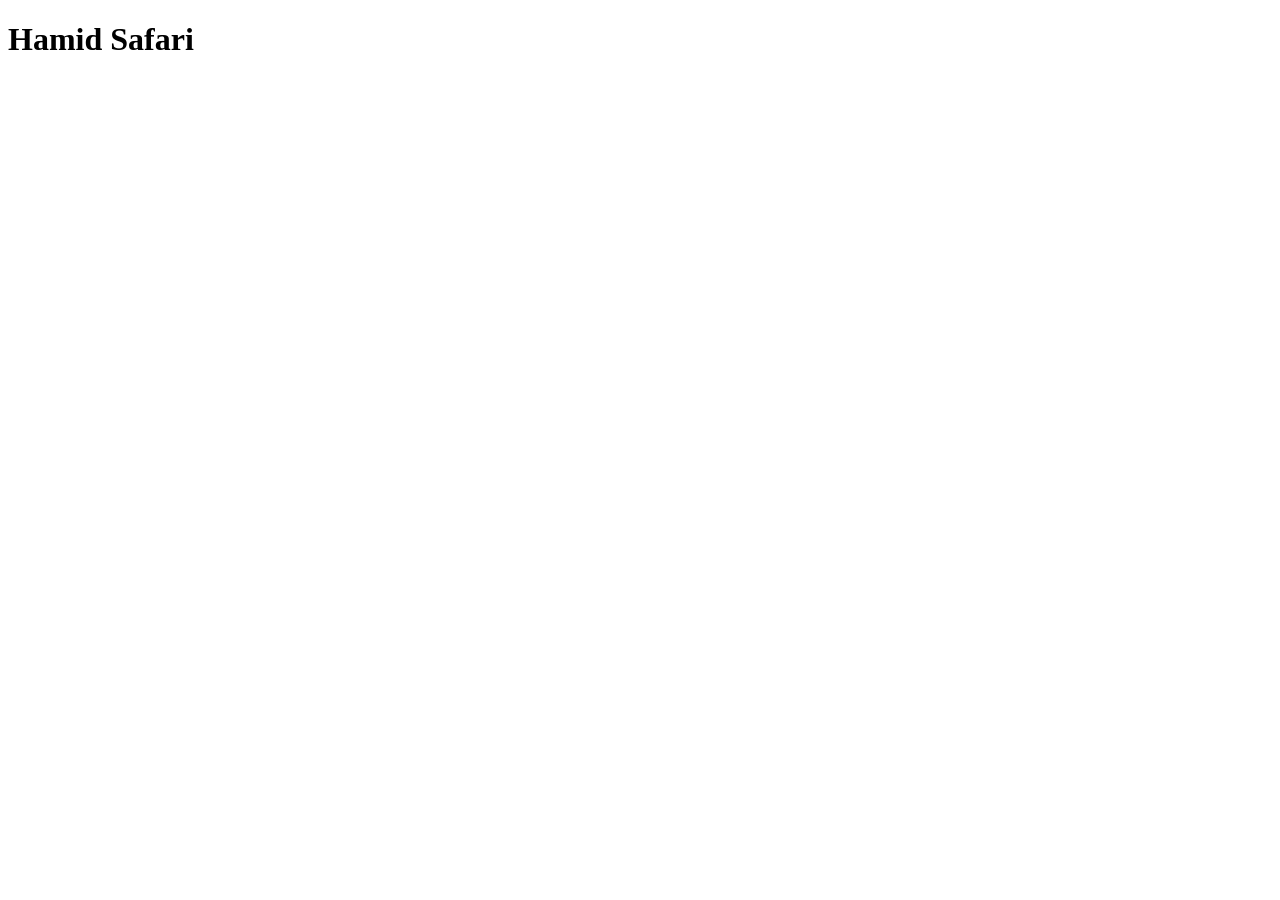
==== index.html @ 0b9eae0f "Add simple portfolio homepage" ====
<!DOCTYPE html>
<html lang="en">
<head>
  <meta charset="UTF-8">
  <meta name="viewport" content="width=device-width, initial-scale=1.0">
  <title>Hamid Safari</title>
</head>
<body>
  <h1>Hamid Safari</h1>
</body>
</html>
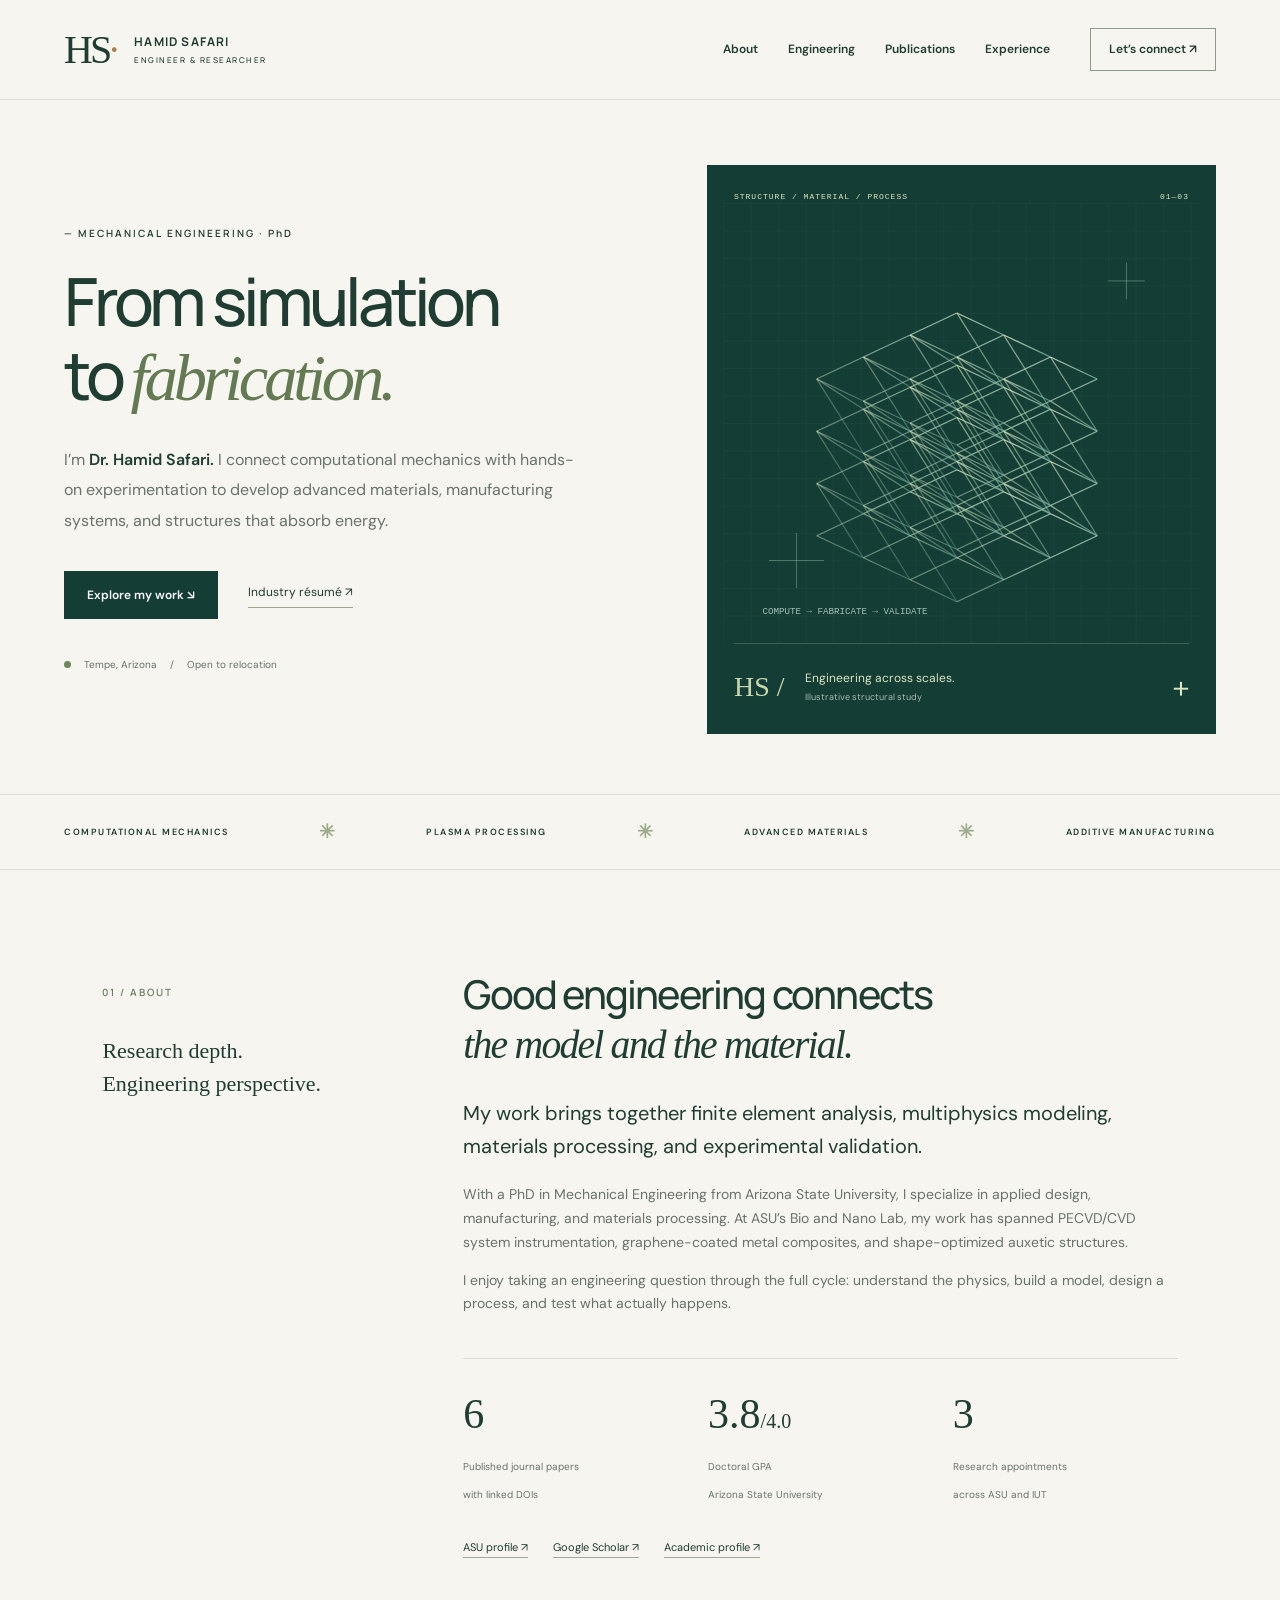
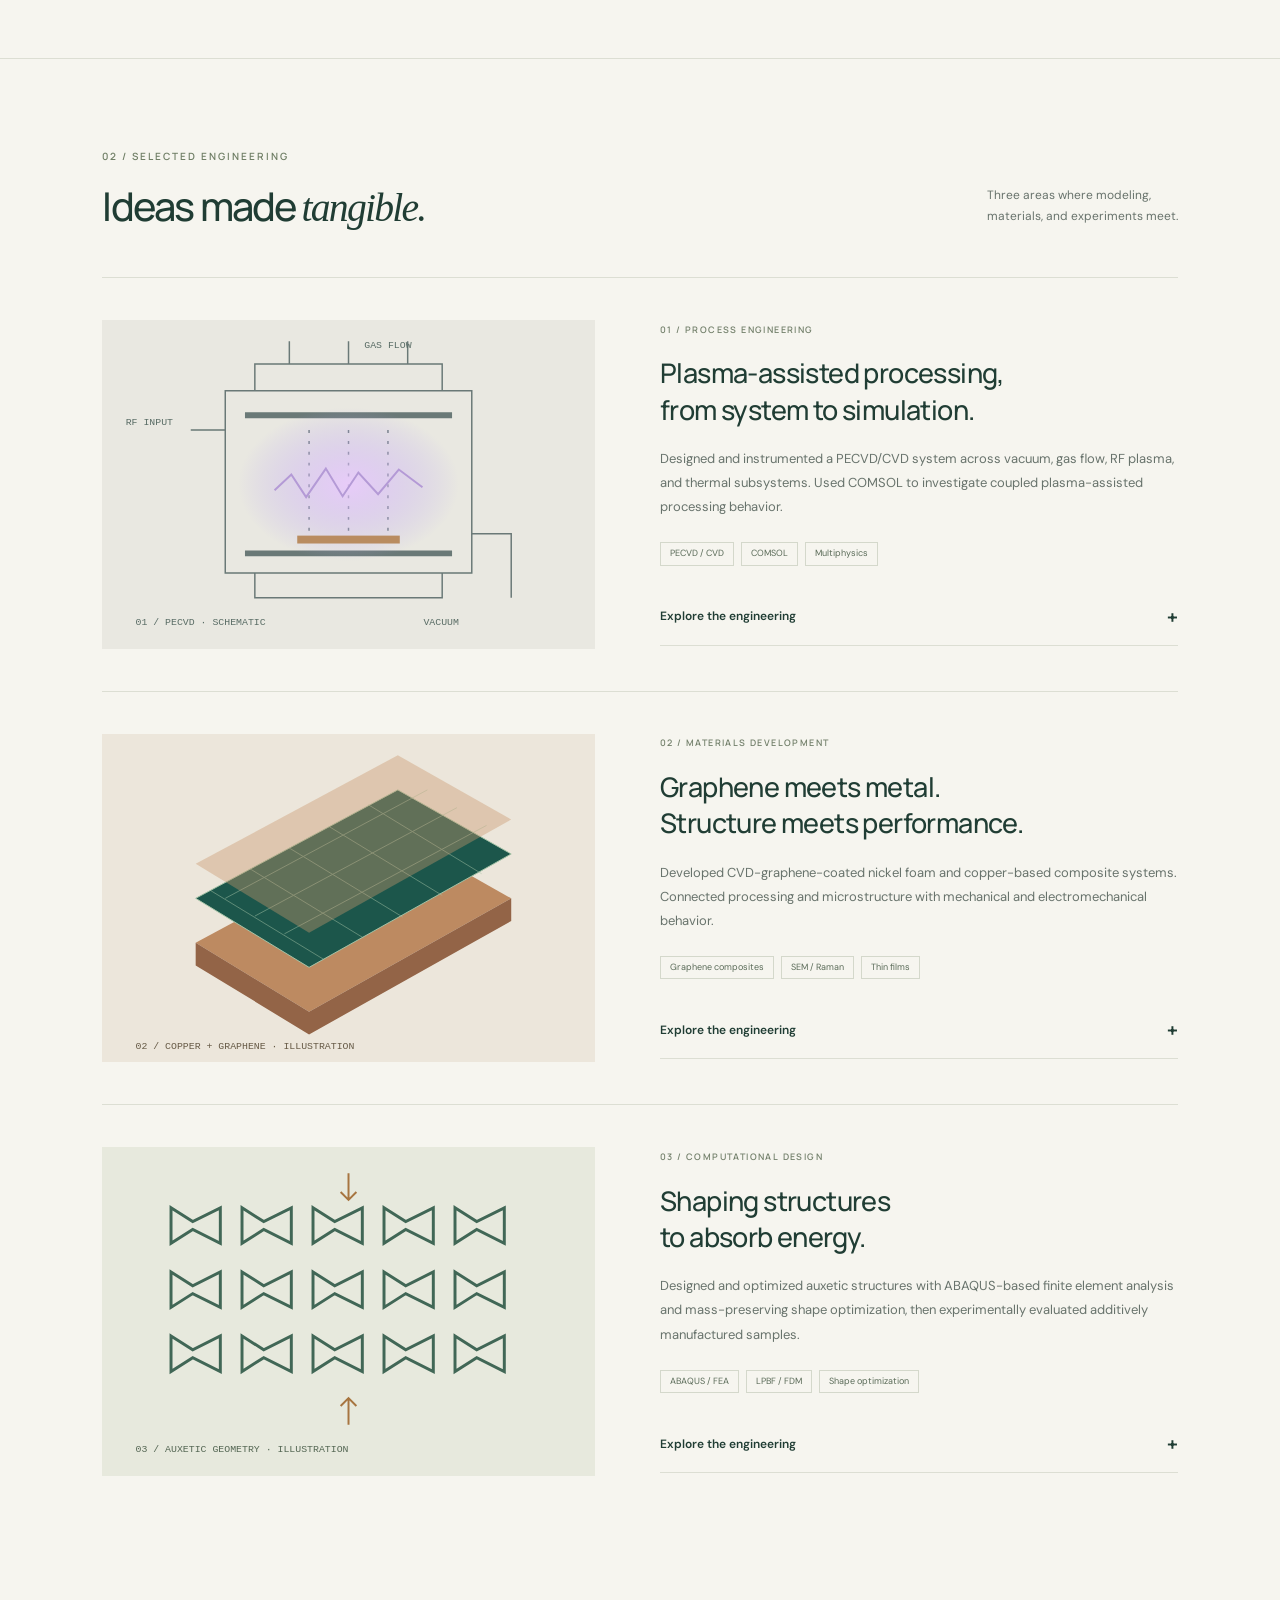
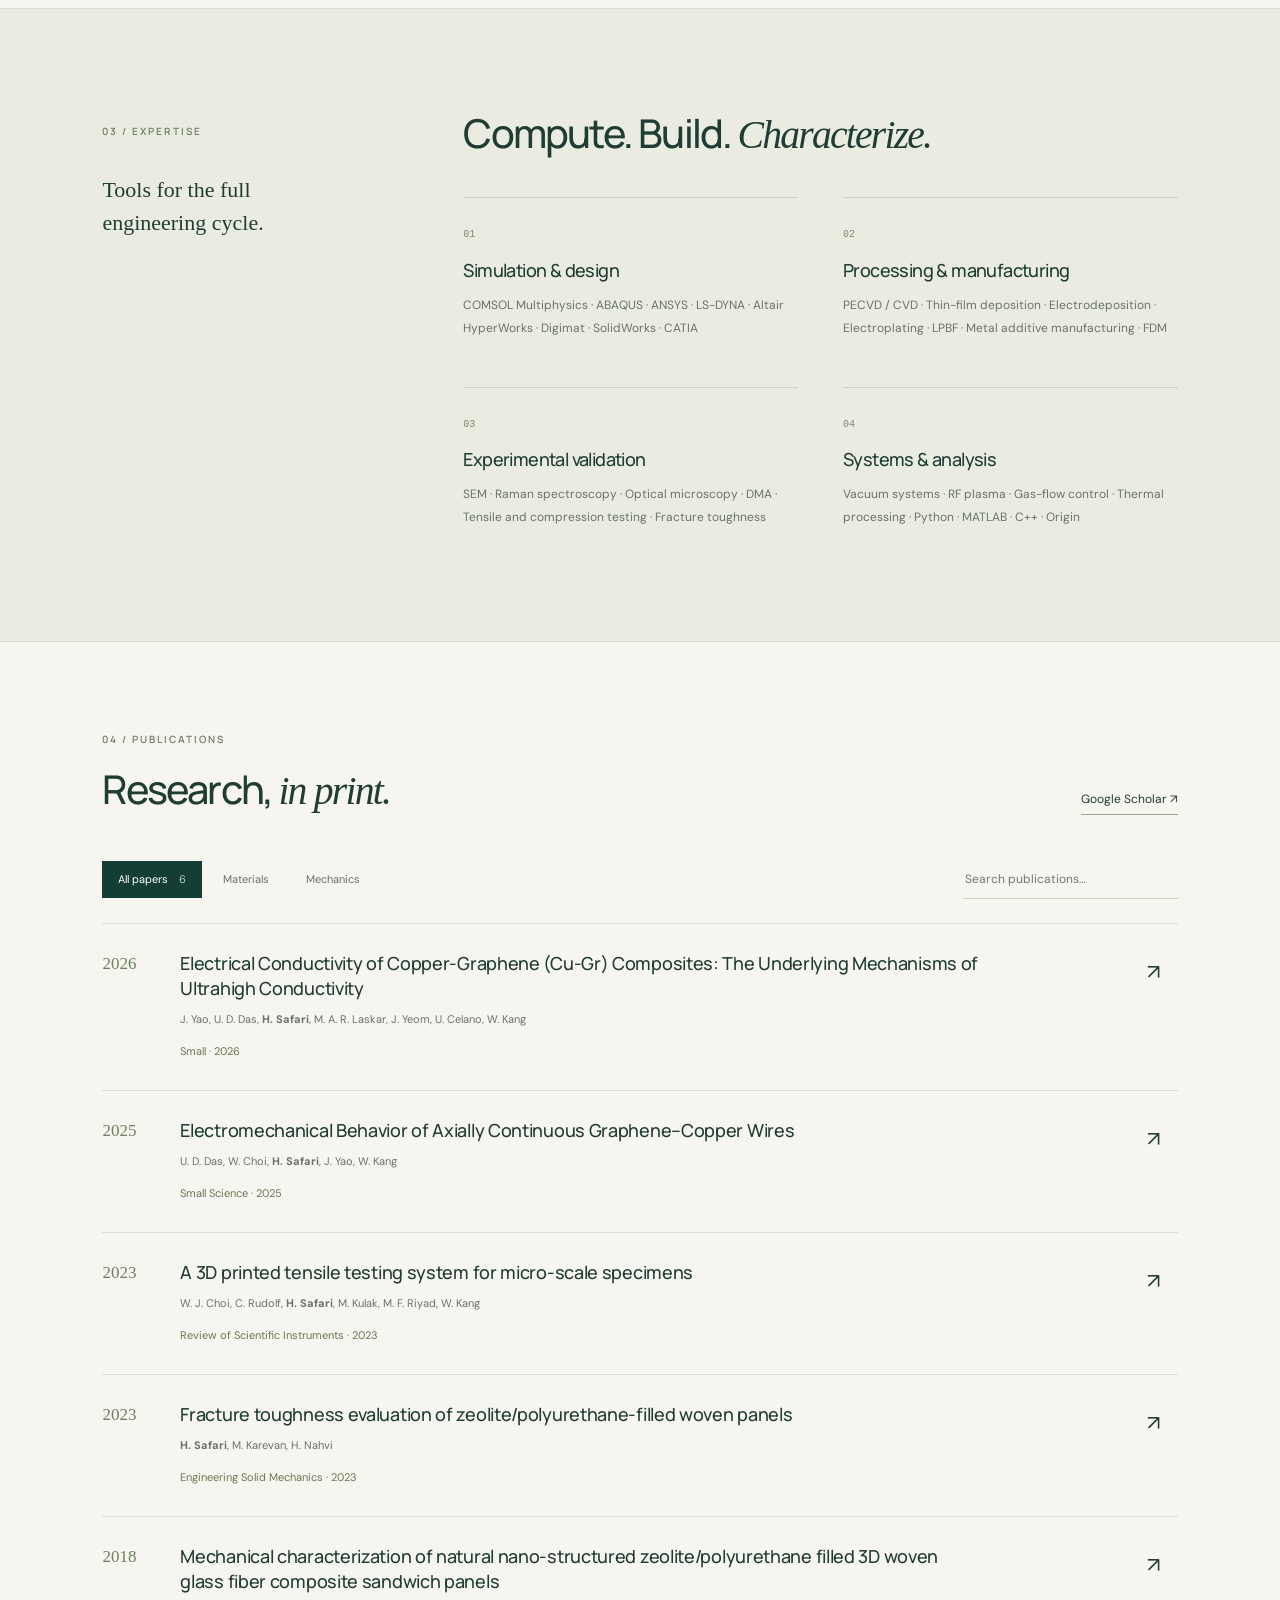
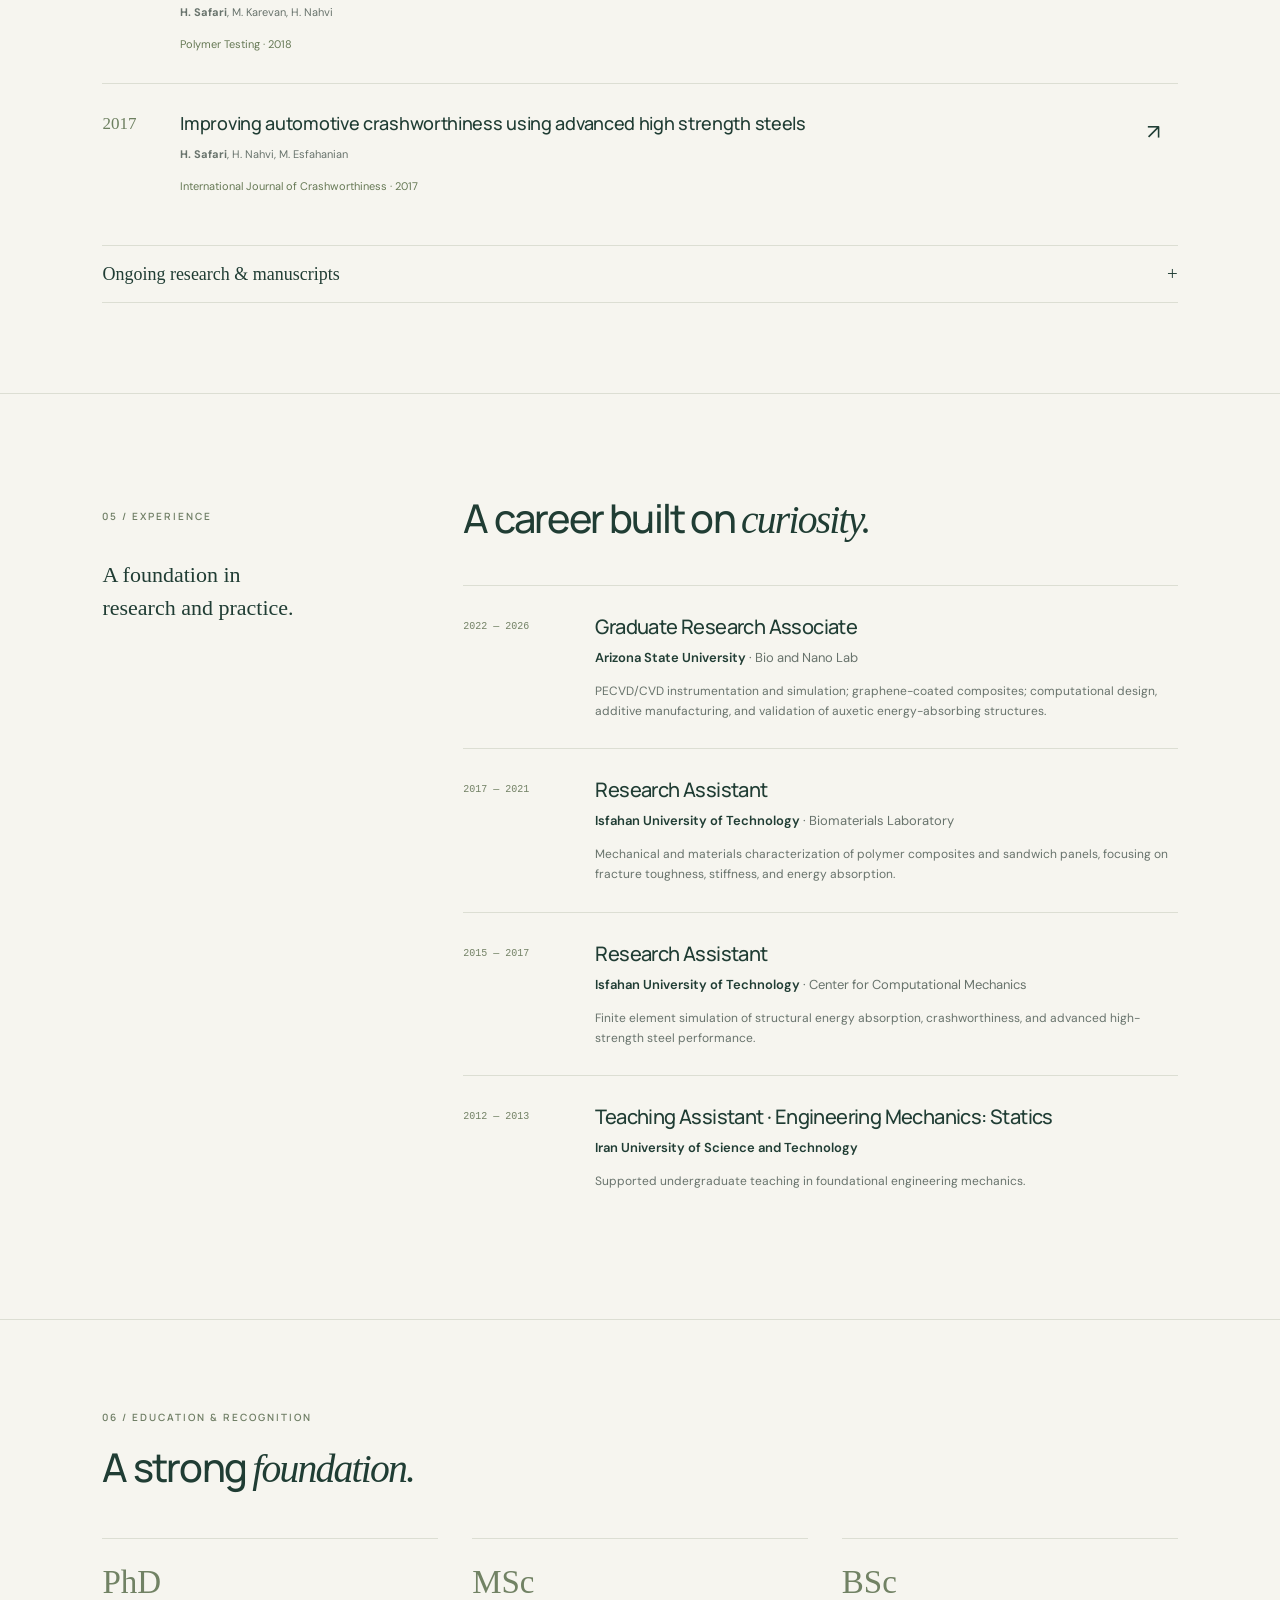
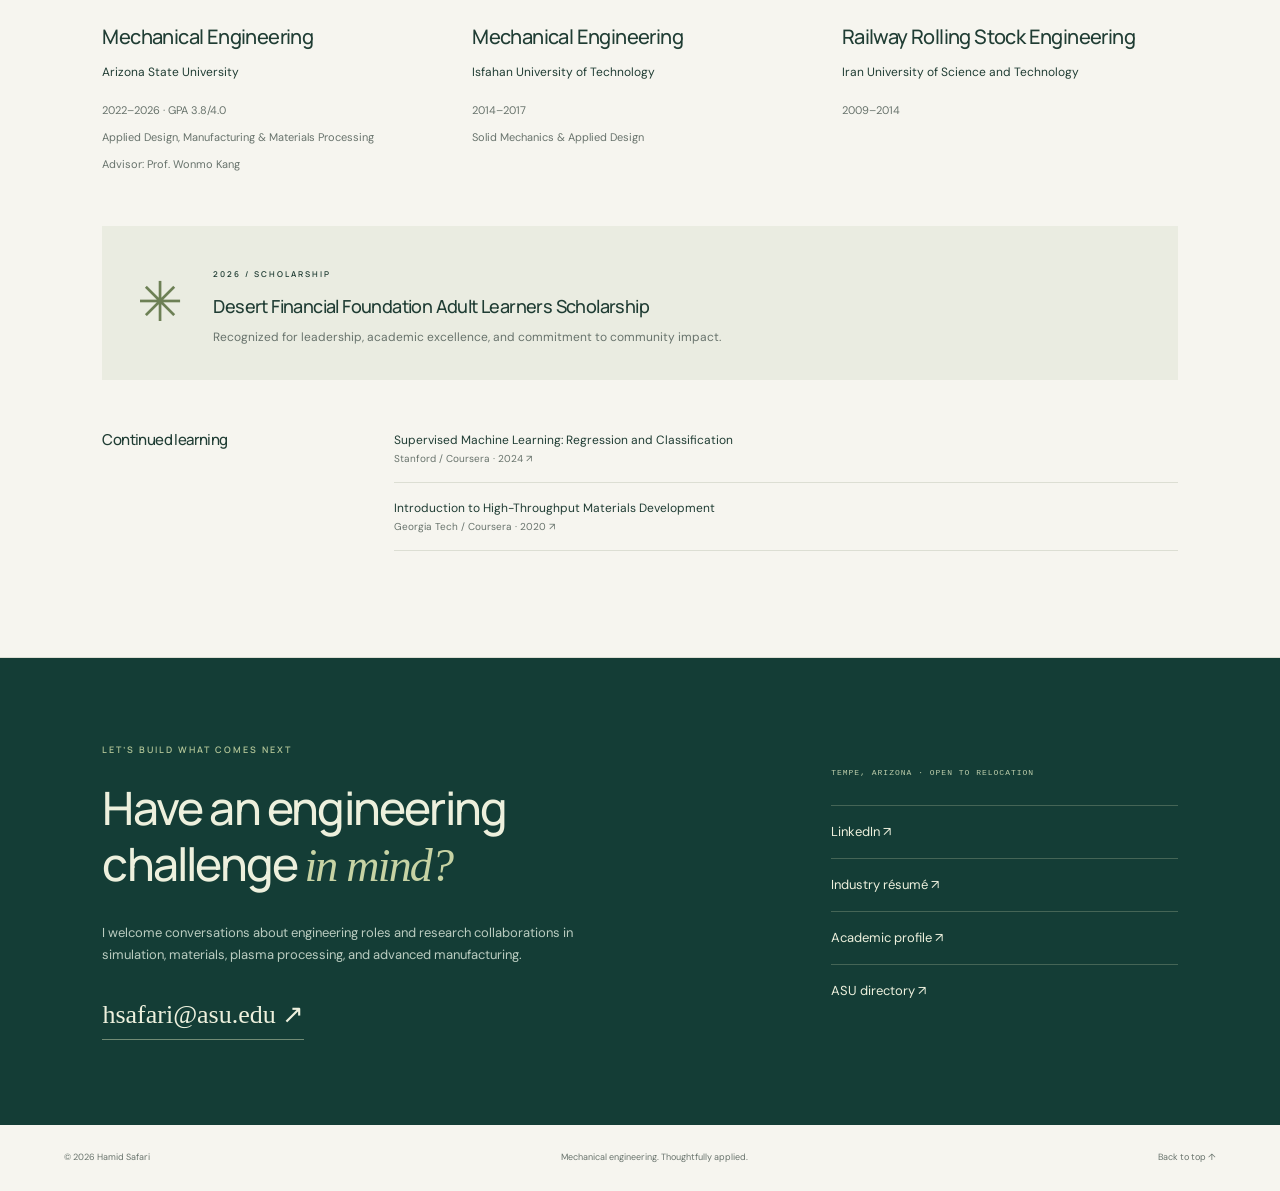
==== commit a47d64e1: "Build academic and engineering portfolio from CVs" ====
--- a/index.html
+++ b/index.html
@@ -1,11 +1,13 @@
-<!DOCTYPE html>
-<html lang="en">
-<head>
-  <meta charset="UTF-8">
-  <meta name="viewport" content="width=device-width, initial-scale=1.0">
-  <title>Hamid Safari</title>
-</head>
-<body>
-  <h1>Hamid Safari</h1>
-</body>
-</html>
+<!doctype html>
+<html lang="en"><head><meta charset="utf-8"><meta name="viewport" content="width=device-width,initial-scale=1"><title>Dr. Hamid Safari | Mechanical Engineering & Advanced Materials</title><meta name="description" content="Hamid Safari, PhD. Mechanical engineer bridging multiphysics simulation, plasma processing, graphene composites, and advanced manufacturing. Tempe, Arizona."><meta name="theme-color" content="#143d36"><link rel="icon" href="assets/favicon.svg" type="image/svg+xml"><link rel="stylesheet" href="style.css"><script src="portfolio.js" defer></script></head>
+<body><a class="skip" href="#main">Skip to content</a>
+<header class="site-header"><a class="brand" href="#home" aria-label="Hamid Safari home"><span class="brand-mark">HS<span>·</span></span><span>HAMID SAFARI<small>ENGINEER & RESEARCHER</small></span></a><button class="menu-toggle" aria-expanded="false" aria-controls="navigation">Menu ☰</button><nav id="navigation" aria-label="Main navigation"><a href="#about">About</a><a href="#work">Engineering</a><a href="#publications">Publications</a><a href="#experience">Experience</a><a class="nav-contact" href="#contact">Let’s connect ↗</a></nav></header>
+<main id="main"><section class="hero" id="home"><div class="hero-copy"><p class="eyebrow">— MECHANICAL ENGINEERING · PhD</p><h1>From simulation<br>to <em>fabrication.</em></h1><p class="hero-intro">I’m <strong>Dr. Hamid Safari.</strong> I connect computational mechanics with hands-on experimentation to develop advanced materials, manufacturing systems, and structures that absorb energy.</p><div class="hero-actions"><a class="button primary" href="#work">Explore my work ↘</a><a class="text-link" href="resume.html">Industry résumé ↗</a></div><div class="location"><span class="status-dot"></span> Tempe, Arizona <span>/</span> Open to relocation</div></div><div class="hero-art"><div class="art-label"><span>STRUCTURE / MATERIAL / PROCESS</span><span>01—03</span></div><svg class="lattice" viewBox="0 0 520 480" role="img" aria-labelledby="lattice-title"><title id="lattice-title">Illustrative lattice representing engineered energy-absorbing structures</title><defs><linearGradient id="lattice-color" x2="1" y2="1"><stop stop-color="#d7e7bd"/><stop offset="1" stop-color="#75af9f"/></linearGradient><pattern id="grid" width="30" height="30" patternUnits="userSpaceOnUse"><path d="M30 0H0V30" fill="none" stroke="#fff" stroke-opacity=".055"/></pattern></defs><rect width="520" height="480" fill="url(#grid)"/><g id="lattice-lines" stroke="url(#lattice-color)" stroke-width="1.5" fill="none"></g><path d="M50 390H110M80 420V360M420 85H460M440 65V105" stroke="#91b9a5" stroke-opacity=".5"/><text x="43" y="448" fill="#a6c2b3" font-family="monospace" font-size="10">COMPUTE → FABRICATE → VALIDATE</text></svg><div class="art-caption"><span class="art-number">HS /</span><span>Engineering across scales.<br><small>Illustrative structural study</small></span><span class="art-cross">+</span></div></div></section>
+<div class="discipline-strip"><span>COMPUTATIONAL MECHANICS</span><i>✳</i><span>PLASMA PROCESSING</span><i>✳</i><span>ADVANCED MATERIALS</span><i>✳</i><span>ADDITIVE MANUFACTURING</span></div>
+<section class="section about" id="about"><div class="section-label"><span>01 / ABOUT</span><p>Research depth.<br>Engineering perspective.</p></div><div class="section-content"><h2>Good engineering connects<br><em>the model and the material.</em></h2><p class="large-copy">My work brings together finite element analysis, multiphysics modeling, materials processing, and experimental validation.</p><p>With a PhD in Mechanical Engineering from Arizona State University, I specialize in applied design, manufacturing, and materials processing. At ASU’s Bio and Nano Lab, my work has spanned PECVD/CVD system instrumentation, graphene-coated metal composites, and shape-optimized auxetic structures.</p><p>I enjoy taking an engineering question through the full cycle: understand the physics, build a model, design a process, and test what actually happens.</p><div class="about-facts"><div><strong>6</strong><span>Published journal papers<br>with linked DOIs</span></div><div><strong>3.8<small>/4.0</small></strong><span>Doctoral GPA<br>Arizona State University</span></div><div><strong>3</strong><span>Research appointments<br>across ASU and IUT</span></div></div><div class="inline-links"><a href="https://search.asu.edu/profile/3977790">ASU profile ↗</a><a href="https://scholar.google.com/citations?user=9O4wzlsAAAAJ&hl=en">Google Scholar ↗</a><a href="resume.html?view=academic">Academic profile ↗</a></div></div></section>
+<section class="work-section" id="work"><div class="section-heading"><div><p class="eyebrow">02 / SELECTED ENGINEERING</p><h2>Ideas made <em>tangible.</em></h2></div><p>Three areas where modeling,<br>materials, and experiments meet.</p></div><div id="projects"></div></section>
+<section class="section capabilities" id="expertise"><div class="section-label"><span>03 / EXPERTISE</span><p>Tools for the full<br>engineering cycle.</p></div><div class="section-content"><h2>Compute. Build. <em>Characterize.</em></h2><div class="skill-grid"><div><span>01</span><h3>Simulation & design</h3><p>COMSOL Multiphysics · ABAQUS · ANSYS · LS-DYNA · Altair HyperWorks · Digimat · SolidWorks · CATIA</p></div><div><span>02</span><h3>Processing & manufacturing</h3><p>PECVD / CVD · Thin-film deposition · Electrodeposition · Electroplating · LPBF · Metal additive manufacturing · FDM</p></div><div><span>03</span><h3>Experimental validation</h3><p>SEM · Raman spectroscopy · Optical microscopy · DMA · Tensile and compression testing · Fracture toughness</p></div><div><span>04</span><h3>Systems & analysis</h3><p>Vacuum systems · RF plasma · Gas-flow control · Thermal processing · Python · MATLAB · C++ · Origin</p></div></div></div></section>
+<section class="publications-section" id="publications"><div class="section-heading"><div><p class="eyebrow">04 / PUBLICATIONS</p><h2>Research, <em>in print.</em></h2></div><a class="text-link" href="https://scholar.google.com/citations?user=9O4wzlsAAAAJ&hl=en">Google Scholar ↗</a></div><div class="publication-toolbar"><div class="filters" role="group" aria-label="Filter publications"><button class="active" data-filter="all" aria-pressed="true">All papers <span>6</span></button><button data-filter="materials" aria-pressed="false">Materials</button><button data-filter="mechanics" aria-pressed="false">Mechanics</button></div><label><span class="sr-only">Search publications</span><input id="paper-search" type="search" placeholder="Search publications…"></label></div><div id="papers" aria-live="polite"></div><p id="no-papers" hidden>No publications match. Try another title or topic.</p><details class="manuscripts"><summary>Ongoing research & manuscripts <span>+</span></summary><p>Current work includes CVD-graphene-coated nickel foam, size-dependent electromechanical behavior of graphene-coated copper wires, numerical shape optimization of auxetic structures, and experimental evaluation of LPBF-fabricated auxetic structures. These studies are listed separately from published journal articles.</p></details></section>
+<section class="section experience" id="experience"><div class="section-label"><span>05 / EXPERIENCE</span><p>A foundation in<br>research and practice.</p></div><div class="section-content"><h2>A career built on <em>curiosity.</em></h2><div class="timeline"><article><span class="date">2022 — 2026</span><div><h3>Graduate Research Associate</h3><h4>Arizona State University <span>· Bio and Nano Lab</span></h4><p>PECVD/CVD instrumentation and simulation; graphene-coated composites; computational design, additive manufacturing, and validation of auxetic energy-absorbing structures.</p></div></article><article><span class="date">2017 — 2021</span><div><h3>Research Assistant</h3><h4>Isfahan University of Technology <span>· Biomaterials Laboratory</span></h4><p>Mechanical and materials characterization of polymer composites and sandwich panels, focusing on fracture toughness, stiffness, and energy absorption.</p></div></article><article><span class="date">2015 — 2017</span><div><h3>Research Assistant</h3><h4>Isfahan University of Technology <span>· Center for Computational Mechanics</span></h4><p>Finite element simulation of structural energy absorption, crashworthiness, and advanced high-strength steel performance.</p></div></article><article><span class="date">2012 — 2013</span><div><h3>Teaching Assistant · Engineering Mechanics: Statics</h3><h4>Iran University of Science and Technology</h4><p>Supported undergraduate teaching in foundational engineering mechanics.</p></div></article></div></div></section>
+<section class="education-section"><div class="section-heading"><div><p class="eyebrow">06 / EDUCATION & RECOGNITION</p><h2>A strong <em>foundation.</em></h2></div></div><div class="education-grid"><article><span class="degree">PhD</span><h3>Mechanical Engineering</h3><p>Arizona State University</p><small>2022–2026 · GPA 3.8/4.0<br>Applied Design, Manufacturing & Materials Processing<br>Advisor: Prof. Wonmo Kang</small></article><article><span class="degree">MSc</span><h3>Mechanical Engineering</h3><p>Isfahan University of Technology</p><small>2014–2017<br>Solid Mechanics & Applied Design</small></article><article><span class="degree">BSc</span><h3>Railway Rolling Stock Engineering</h3><p>Iran University of Science and Technology</p><small>2009–2014</small></article></div><div class="recognition"><span class="award-symbol">✳</span><div><span class="eyebrow">2026 / SCHOLARSHIP</span><h3>Desert Financial Foundation Adult Learners Scholarship</h3><p>Recognized for leadership, academic excellence, and commitment to community impact.</p></div></div><div class="courses"><h3>Continued learning</h3><p><a href="https://coursera.org/share/acb007daed6eeb81f2410f92180c2ad0">Supervised Machine Learning: Regression and Classification <span>Stanford / Coursera · 2024 ↗</span></a><a href="https://www.coursera.org/account/accomplishments/certificate/MCQ722DFKA58">Introduction to High-Throughput Materials Development <span>Georgia Tech / Coursera · 2020 ↗</span></a></p></div></section>
+<section class="contact-section" id="contact"><div><p class="eyebrow">LET’S BUILD WHAT COMES NEXT</p><h2>Have an engineering<br>challenge <em>in mind?</em></h2><p>I welcome conversations about engineering roles and research collaborations in simulation, materials, plasma processing, and advanced manufacturing.</p><a class="contact-email" href="mailto:hsafari@asu.edu">hsafari@asu.edu ↗</a></div><div class="contact-links"><span>TEMPE, ARIZONA · OPEN TO RELOCATION</span><a href="https://www.linkedin.com/in/hamid-safari-aa648a73/">LinkedIn ↗</a><a href="resume.html">Industry résumé ↗</a><a href="resume.html?view=academic">Academic profile ↗</a><a href="https://search.asu.edu/profile/3977790">ASU directory ↗</a></div></section></main><footer><span>© <span id="year">2026</span> Hamid Safari</span><span>Mechanical engineering. Thoughtfully applied.</span><a href="#home">Back to top ↑</a></footer></body></html>
--- a/style.css
+++ b/style.css
@@ -0,0 +1,4 @@
+@import url('https://fonts.googleapis.com/css2?family=DM+Sans:wght@400;450;500;600;650;700&family=Manrope:wght@400;500;600;650;700;800&display=swap');
+:root{--paper:#f6f5ef;--ink:#203d34;--muted:#68736c;--green:#143d36;--line:#dcded3;--accent:#dce6bf;--serif:Georgia,'Times New Roman',serif}*{box-sizing:border-box}html{scroll-behavior:smooth;scroll-padding-top:100px}body{margin:0;background:var(--paper);color:var(--ink);font:16px/1.7 'DM Sans',Arial,sans-serif}a{color:inherit;text-decoration:none}a,button,input,summary{-webkit-tap-highlight-color:transparent}a:hover{color:#68865a}button,input{font:inherit}button,a,summary{touch-action:manipulation}:focus-visible{outline:3px solid #b4823c;outline-offset:5px}button{cursor:pointer}::selection{background:#dce6bf;color:#143d36}.site-header{height:100px;padding:0 5%;display:flex;align-items:center;justify-content:space-between;border-bottom:1px solid var(--line);background:var(--paper);gap:24px}.brand{display:flex;align-items:center;gap:18px;font:700 12px/1.4 Manrope,Arial,sans-serif;letter-spacing:1.2px}.brand small{display:block;font-size:8px;font-weight:500;letter-spacing:1.5px;margin-top:4px}.brand-mark{font:40px/1 var(--serif);letter-spacing:-3px}.brand-mark span{color:#a38352}.site-header nav{display:flex;align-items:center;gap:30px;font-size:12px;font-weight:600}.nav-contact{border:1px solid #8a9d85;padding:10px 18px;margin-left:10px}.menu-toggle{display:none}.hero{display:grid;grid-template-columns:1.15fr 1fr;min-height:640px;padding:65px 5% 60px;gap:5%}.hero-copy{align-self:center}.eyebrow,.section-label>span{font:600 10px/1.5 Manrope,Arial,sans-serif;letter-spacing:2px}.eyebrow{margin:0 0 23px}h1,h2,h3,h4,p{margin-top:0}h1,h2,h3{font-family:Manrope,Arial,sans-serif;font-weight:500}h1{font-size:clamp(48px,5.2vw,83px);line-height:1.12;letter-spacing:-4.2px;margin-bottom:29px}em{font-family:var(--serif);font-weight:400}h1 em{color:#637a52}h2{font-size:clamp(33px,3.1vw,49px);line-height:1.22;letter-spacing:-1.8px;margin-bottom:28px}h3{font-size:24px;line-height:1.35;letter-spacing:-.6px}h4{font:600 13px/1.6 'DM Sans',Arial,sans-serif}.hero-intro{max-width:520px;color:var(--muted);font-size:16px;line-height:1.9}.hero-intro strong{color:var(--ink);font-weight:600}.hero-actions{display:flex;align-items:center;gap:30px;margin:35px 0 37px}.button{display:inline-flex;align-items:center;padding:14px 23px;font-size:12px;font-weight:600}.primary{background:var(--green);color:white}.primary:hover{background:#28594c;color:white}.text-link{font-size:12px;border-bottom:1px solid #9ca48e;padding-bottom:5px}.location{font-size:10px;display:flex;align-items:center;gap:13px;color:var(--muted)}.status-dot{width:7px;height:7px;border-radius:50%;background:#6b8659}.hero-art{background:var(--green);color:#dce6bf;position:relative;align-self:stretch;display:flex;flex-direction:column;overflow:hidden}.art-label{padding:26px 27px 0;display:flex;justify-content:space-between;font:8px/1.5 monospace;letter-spacing:1px;gap:10px}.lattice{width:100%;flex:1;min-height:0;max-height:440px}.art-caption{margin:auto 27px 23px;border-top:1px solid #406055;padding-top:19px;display:flex;align-items:center;gap:20px;font-size:12px;line-height:1.5}.art-caption small{font-size:9px;color:#a9bbab}.art-number{font:28px var(--serif);color:#c7d6ac}.art-cross{margin-left:auto;font-size:32px;font-weight:300}.discipline-strip{border-block:1px solid var(--line);display:flex;align-items:center;justify-content:space-between;gap:22px;padding:21px 5%;font-size:9px;letter-spacing:1.5px;font-weight:600}.discipline-strip i{font-style:normal;font-size:19px;color:#9eac8b}.section{display:grid;grid-template-columns:1fr 2.5fr;gap:7%;padding:100px 8%;border-bottom:1px solid var(--line)}.section-label{padding-top:7px}.section-label>span{color:#6f7e65}.section-label p{font:22px/1.5 var(--serif);margin-top:30px}.section-content>p{color:var(--muted);max-width:730px;font-size:14px}.section-content .large-copy{font-size:20px;color:var(--ink);line-height:1.65}.about-facts{display:grid;grid-template-columns:repeat(3,1fr);gap:20px;margin:42px 0 32px;padding-top:30px;border-top:1px solid var(--line)}.about-facts strong{display:block;font:42px/1.2 var(--serif);margin-bottom:12px}.about-facts small{font-size:20px}.about-facts span{font-size:10px;line-height:1.7;color:var(--muted)}.inline-links{display:flex;flex-wrap:wrap;gap:25px;font-size:11px}.inline-links a{border-bottom:1px solid #a1aa93}.work-section,.publications-section,.education-section{padding:90px 8%;border-bottom:1px solid var(--line)}.section-heading{display:flex;align-items:end;justify-content:space-between;gap:35px;margin-bottom:45px}.section-heading h2{margin-bottom:0}.section-heading .eyebrow{color:#6f7e65;margin-bottom:18px}.section-heading>p{font-size:12px;color:var(--muted);margin:0 0 6px}.project{display:grid;grid-template-columns:1fr 1.05fr;gap:6%;padding:42px 0;border-top:1px solid var(--line);align-items:center}.project-visual{background:#e9e8e1;aspect-ratio:1.5;display:grid;place-items:center;overflow:hidden}.project-visual svg{width:100%;height:100%}.project-visual.composite{background:#ece6db}.project-visual.auxetic{background:#e7e9dd}.project-index{font:600 9px/1.6 Manrope,Arial,sans-serif;letter-spacing:1.4px;color:#74816c;display:block;margin-bottom:18px}.project-copy h3{font-size:27px;margin-bottom:19px}.project-copy>p{color:var(--muted);font-size:13px;line-height:1.85}.tags{display:flex;gap:7px;flex-wrap:wrap;margin:23px 0}.tags span{border:1px solid #d4d8cb;padding:3px 9px;font-size:9px;color:#5a6b58}details{font-size:12px}summary{cursor:pointer;list-style:none;display:flex;align-items:center;justify-content:space-between;border-bottom:1px solid var(--line);padding:12px 0;font-weight:600}summary::-webkit-details-marker{display:none}summary span{font-size:19px;transition:transform .2s}details[open] summary span{transform:rotate(45deg)}details p{margin:18px 0;color:var(--muted)}details a{text-decoration:underline}.capabilities{background:#eaece1}.skill-grid{display:grid;grid-template-columns:1fr 1fr;gap:35px 45px;margin-top:38px}.skill-grid>div{border-top:1px solid #cbd2bf;padding-top:20px}.skill-grid span{font:10px monospace;color:#7d8b6b}.skill-grid h3{font-size:18px;margin:12px 0}.skill-grid p{font-size:12px;line-height:1.9;color:var(--muted)}.publication-toolbar{display:flex;justify-content:space-between;align-items:center;gap:24px;padding-bottom:24px}.filters{display:flex;gap:5px}.filters button{background:transparent;border:1px solid transparent;padding:8px 15px;font-size:11px;color:var(--muted)}.filters button.active{color:white;background:var(--green)}.filters button span{margin-left:8px;opacity:.7}input[type=search]{border:0;border-bottom:1px solid #cbd2bf;background:transparent;border-radius:0;padding:9px 2px;width:215px;font-size:12px;color:var(--ink)}.paper{display:grid;grid-template-columns:54px 1fr 35px;gap:24px;padding:27px 0;border-top:1px solid var(--line)}.paper-year{font:17px var(--serif);color:#6c7f5f;padding-top:3px}.paper h3{font-size:18px;letter-spacing:-.3px;margin:0 0 10px;max-width:800px}.paper h3 a:hover{text-decoration:underline}.paper p{font-size:11px;color:var(--muted);margin:0 0 7px}.paper .journal{color:#667955;font-size:11px}.paper-arrow{font-size:21px;padding:4px}.manuscripts{border-top:1px solid var(--line);margin-top:20px}.manuscripts summary{font-family:var(--serif);font-size:18px;font-weight:400}.timeline{margin-top:40px}.timeline article{display:grid;grid-template-columns:110px 1fr;gap:22px;border-top:1px solid var(--line);padding:27px 0}.date{font:10px/1.7 monospace;color:#738266;padding-top:5px}.timeline h3{font-size:20px;margin-bottom:8px}.timeline h4{margin-bottom:12px}.timeline h4 span{font-weight:400;color:var(--muted)}.timeline p{font-size:12px;color:var(--muted);margin-bottom:0}.education-grid{display:grid;grid-template-columns:repeat(3,1fr);gap:34px}.education-grid article{border-top:1px solid var(--line);padding-top:25px}.degree{font:33px var(--serif);color:#718264}.education-grid h3{font-size:20px;margin:22px 0 12px}.education-grid p{font-size:12px}.education-grid small{font-size:11px;line-height:1.8;color:var(--muted)}.recognition{background:#eaece1;display:flex;align-items:center;gap:30px;padding:30px 35px;margin-top:50px}.award-symbol{font-size:55px;color:#6d8055}.recognition .eyebrow{font-size:8px}.recognition h3{font-size:18px;margin:9px 0}.recognition p{font-size:12px;color:var(--muted);margin:0}.courses{display:grid;grid-template-columns:1fr 3fr;gap:30px;margin-top:35px}.courses h3{font-size:15px;padding-top:15px}.courses a{display:block;font-size:12px;border-bottom:1px solid var(--line);padding:15px 0}.courses a span{display:block;font-size:10px;color:var(--muted)}.contact-section{padding:85px 8%;background:var(--green);color:#edf0dd;display:grid;grid-template-columns:1.7fr 1fr;gap:13%;align-items:center}.contact-section .eyebrow{color:#b1c497;font-size:9px}.contact-section h2{font-size:46px}.contact-section h2 em{color:#c7d3a4}.contact-section p:not(.eyebrow){font-size:13px;color:#baccc0;max-width:490px}.contact-email{display:inline-block;font:26px var(--serif);margin-top:20px;border-bottom:1px solid #718b75;padding-bottom:9px}.contact-links>span{font:8px/1.6 monospace;letter-spacing:1px;color:#bccdab;display:block;margin-bottom:25px}.contact-links a{display:block;border-top:1px solid #456556;padding:15px 0;font-size:13px}.contact-links a:hover,.contact-email:hover{color:#d4e6ad}footer{padding:25px 5%;display:flex;justify-content:space-between;gap:20px;font-size:9px;color:var(--muted)}.skip{position:absolute;left:20px;top:-100px;z-index:10;background:white;padding:12px}.skip:focus{top:10px}.sr-only{position:absolute;width:1px;height:1px;padding:0;margin:-1px;overflow:hidden;clip:rect(0,0,0,0);white-space:nowrap;border:0}[hidden]{display:none!important}
+@media(min-width:1500px){body{max-width:1700px;margin:auto}.hero{min-height:740px}.lattice{max-height:520px}}@media(max-width:1000px){.site-header nav{gap:18px}.brand{gap:11px}.site-header{padding-inline:4%}.hero{gap:4%;padding-inline:4%;min-height:570px}h1{letter-spacing:-2.5px}.hero-intro{font-size:14px}.hero-actions{gap:20px}.section{padding:75px 6%;gap:5%;grid-template-columns:1fr 3fr}.work-section,.publications-section,.education-section{padding:75px 6%}.discipline-strip{font-size:8px;letter-spacing:.5px}.project-copy h3{font-size:22px}.contact-section{padding:70px 6%;gap:8%}}
+@media(max-width:760px){html{scroll-padding-top:25px}.site-header{height:82px;padding-inline:6%;position:relative}.brand-mark{font-size:35px}.brand{font-size:10px}.brand small{font-size:7px}.menu-toggle{display:block;background:none;border:1px solid #b9c2ad;padding:7px 13px;font-size:11px;color:var(--ink)}.site-header nav{display:none;position:absolute;top:81px;left:0;right:0;background:var(--paper);padding:22px 6%;border-bottom:1px solid var(--line);z-index:5;box-shadow:0 15px 25px #203d3410}.site-header nav.open{display:flex;flex-direction:column;align-items:stretch;gap:0}.site-header nav a{padding:12px 0}.site-header .nav-contact{margin:6px 0 0;padding:10px 14px}.hero{grid-template-columns:1fr;padding:50px 6% 35px;gap:38px}.eyebrow{font-size:8px;letter-spacing:1.6px}h1{font-size:clamp(46px,10vw,68px);letter-spacing:-2.6px}.hero-intro{font-size:14px}.hero-actions{margin:27px 0}.location{font-size:9px;gap:11px}.hero-art{max-width:540px;width:100%;justify-self:center}.lattice{max-height:370px}.art-label{padding:22px 23px 0;font-size:7px}.discipline-strip{display:grid;grid-template-columns:1fr 1fr;padding:20px 6%;gap:14px}.discipline-strip i{display:none}.discipline-strip span{font-size:8px}.section{display:block;padding:57px 6%}.section-label{display:flex;justify-content:space-between;gap:25px;align-items:start;margin-bottom:28px}.section-label>span{font-size:9px}.section-label p{font-size:15px;margin:0;line-height:1.4}h2{font-size:33px;letter-spacing:-1.2px}.section-content .large-copy{font-size:18px}.about-facts{gap:12px}.about-facts strong{font-size:35px}.about-facts span{font-size:9px}.inline-links{gap:18px;font-size:10px}.work-section,.publications-section,.education-section{padding:55px 6%}.section-heading{display:block;margin-bottom:30px}.section-heading>p{margin:20px 0 0}.section-heading>.text-link{display:inline-block;margin-top:20px}.project{grid-template-columns:1fr;gap:28px;padding:28px 0 35px}.project-copy h3{font-size:25px}.project-index{font-size:8px}.project-visual{max-height:320px}.skill-grid{gap:25px 20px}.skill-grid h3{font-size:16px}.skill-grid p{font-size:11px}.publication-toolbar{align-items:start;flex-direction:column;gap:14px}.filters button{font-size:10px;padding:8px 11px}.publication-toolbar label,input[type=search]{width:100%}.paper{grid-template-columns:35px 1fr 20px;gap:12px;padding:23px 0}.paper-year{font-size:14px}.paper h3{font-size:16px}.paper p{font-size:10px}.paper .journal{font-size:10px}.timeline article{grid-template-columns:1fr;gap:11px}.timeline h3{font-size:18px}.education-grid{grid-template-columns:1fr;gap:28px}.education-grid article{position:relative;padding-left:75px;min-height:130px}.degree{position:absolute;left:0;top:25px;font-size:30px}.education-grid h3{margin-top:0;font-size:19px}.recognition{padding:23px;gap:20px}.award-symbol{font-size:34px}.recognition h3{font-size:16px}.courses{grid-template-columns:1fr;gap:0}.courses h3{margin-bottom:0}.contact-section{grid-template-columns:1fr;padding:55px 6%;gap:45px}.contact-section h2{font-size:36px}.contact-email{font-size:26px}.contact-links>span{margin-bottom:18px}footer{padding:25px 6%;font-size:8px;flex-wrap:wrap}footer>span:nth-child(2){display:none}}@media(prefers-reduced-motion:reduce){html{scroll-behavior:auto}*,*::before,*::after{transition:none!important;animation:none!important}}
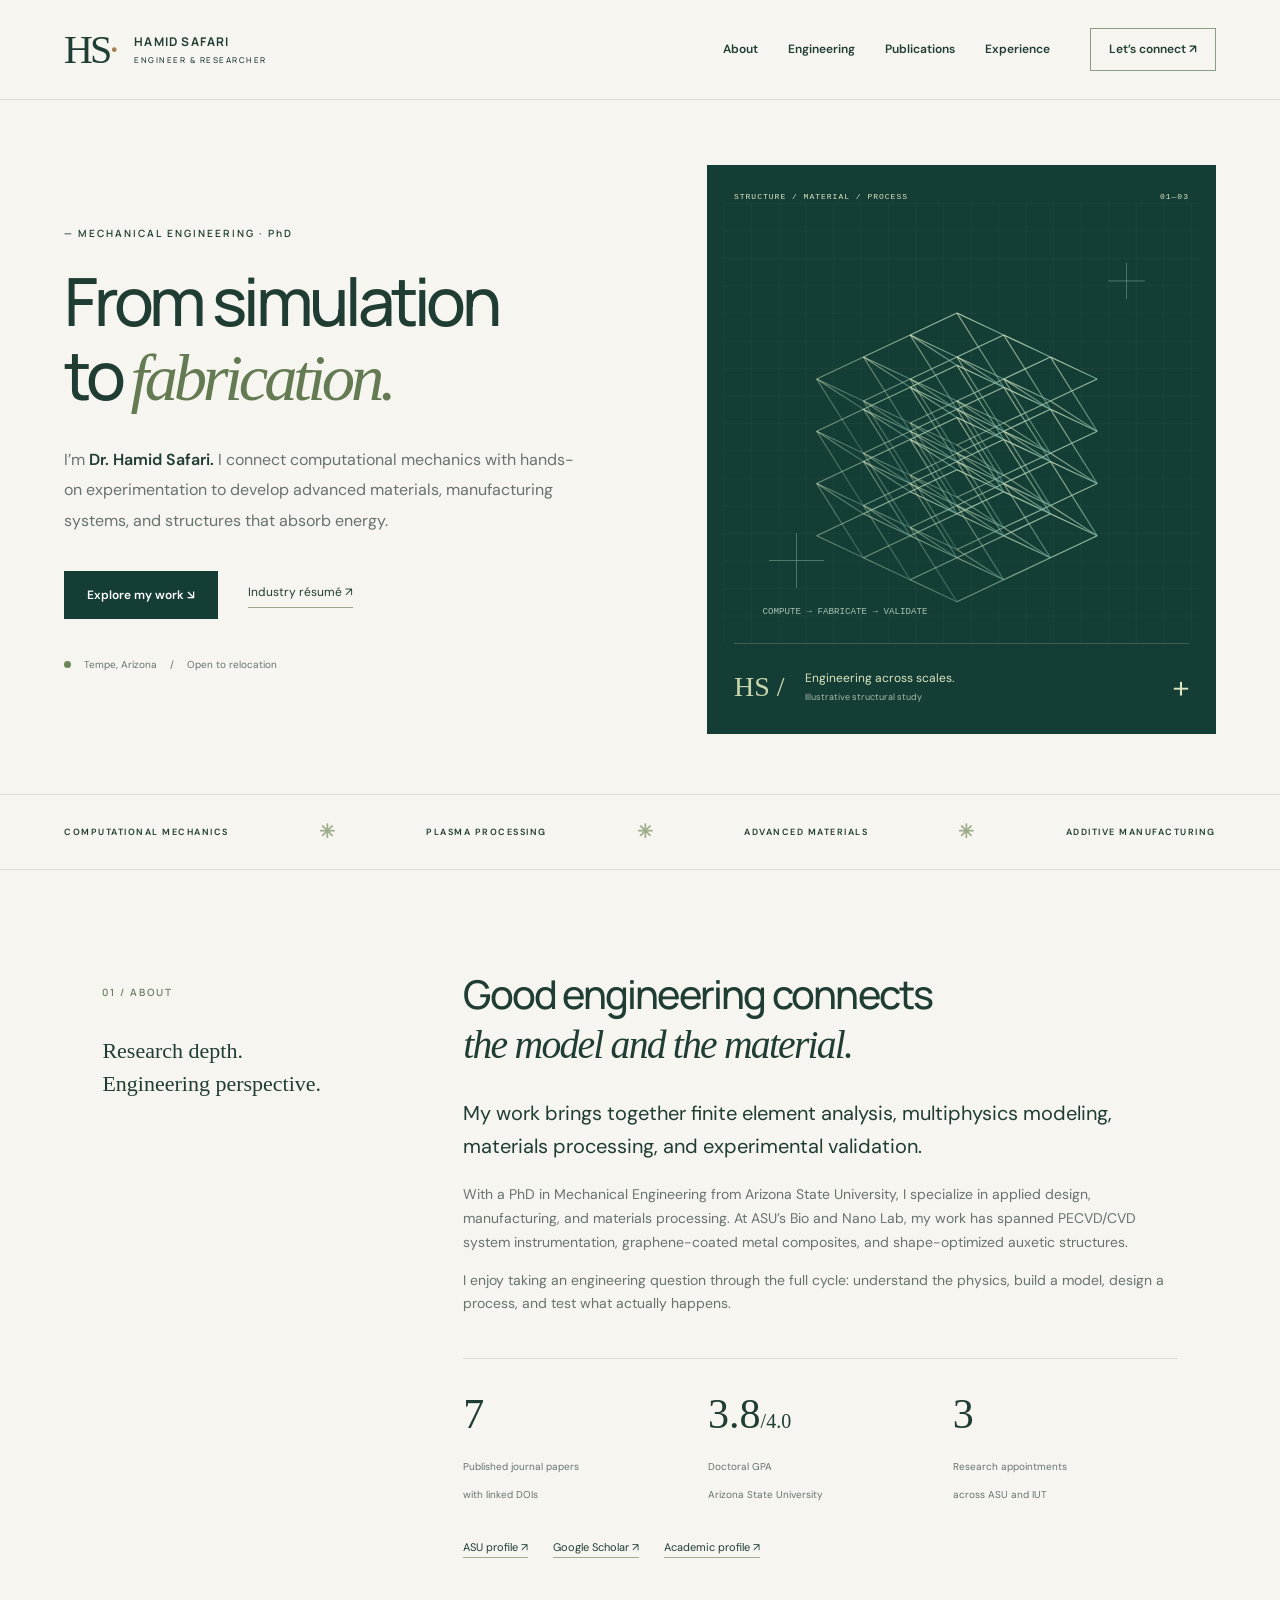
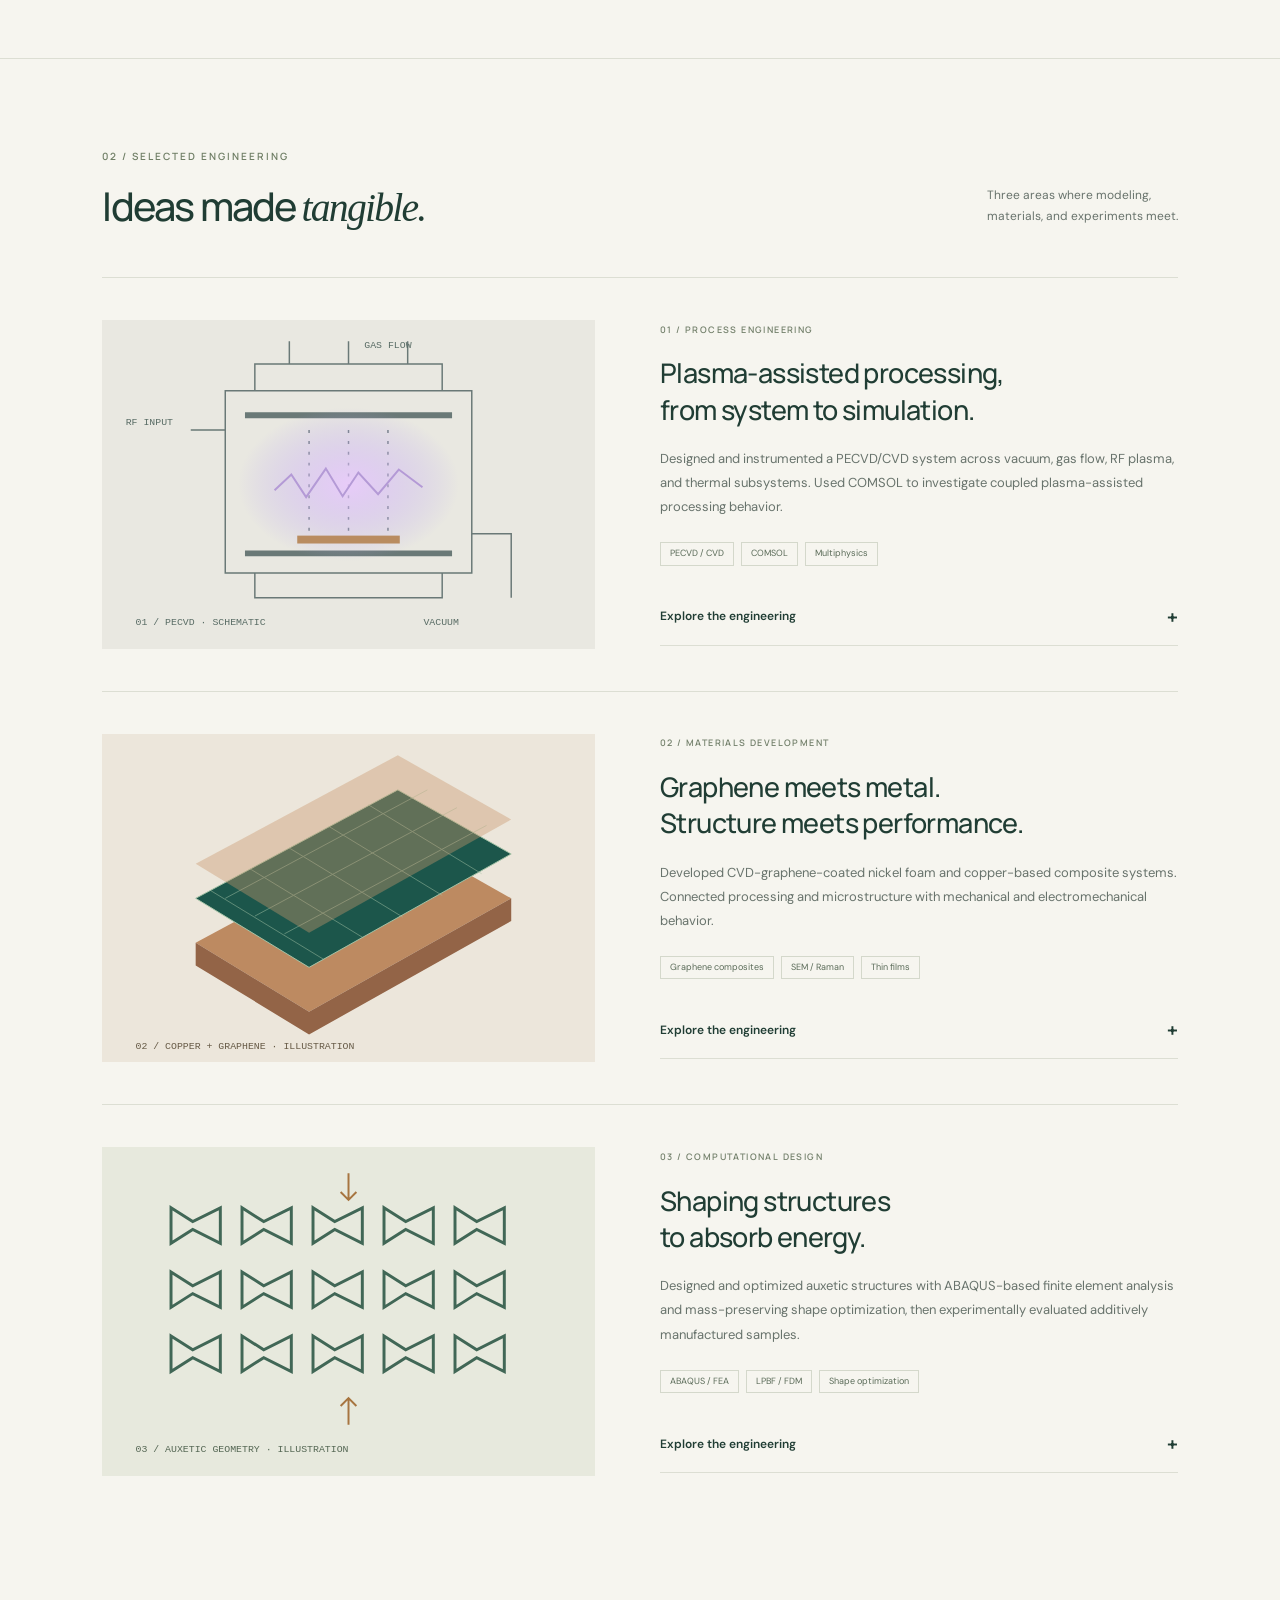
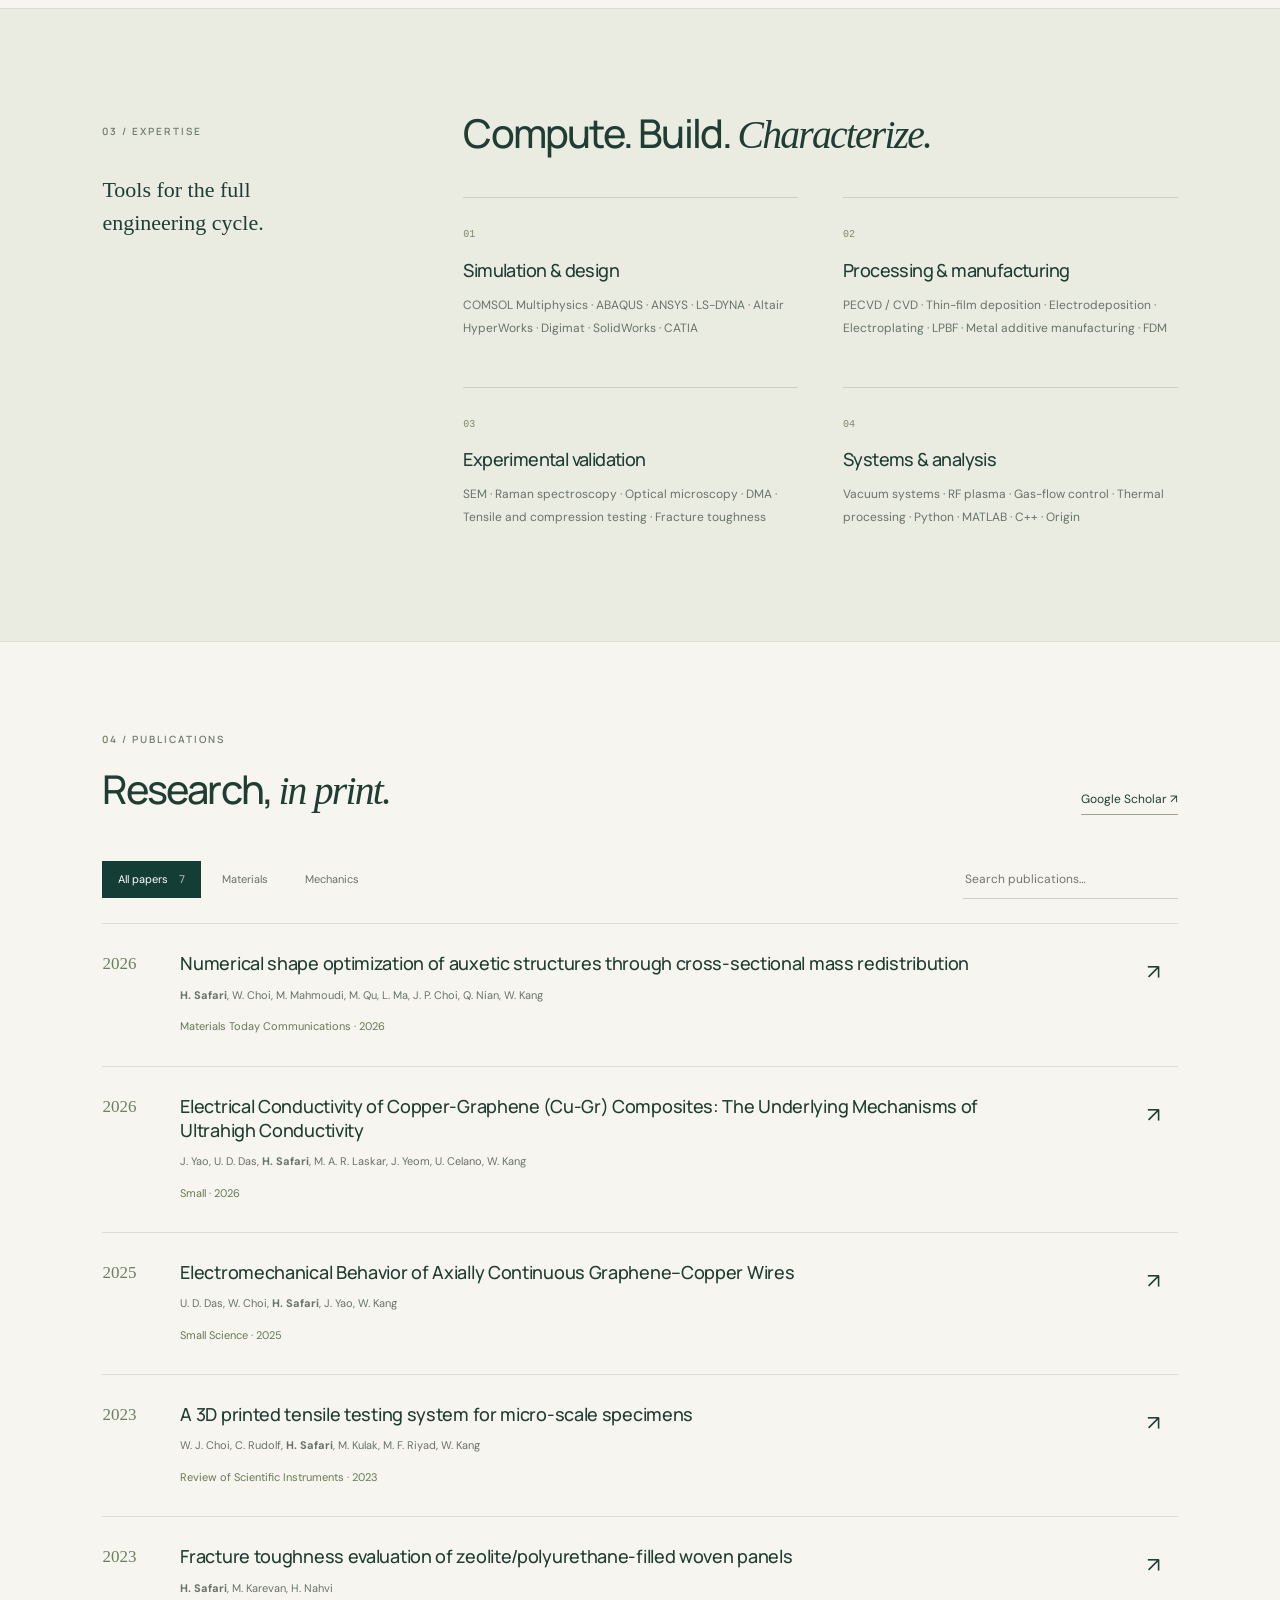
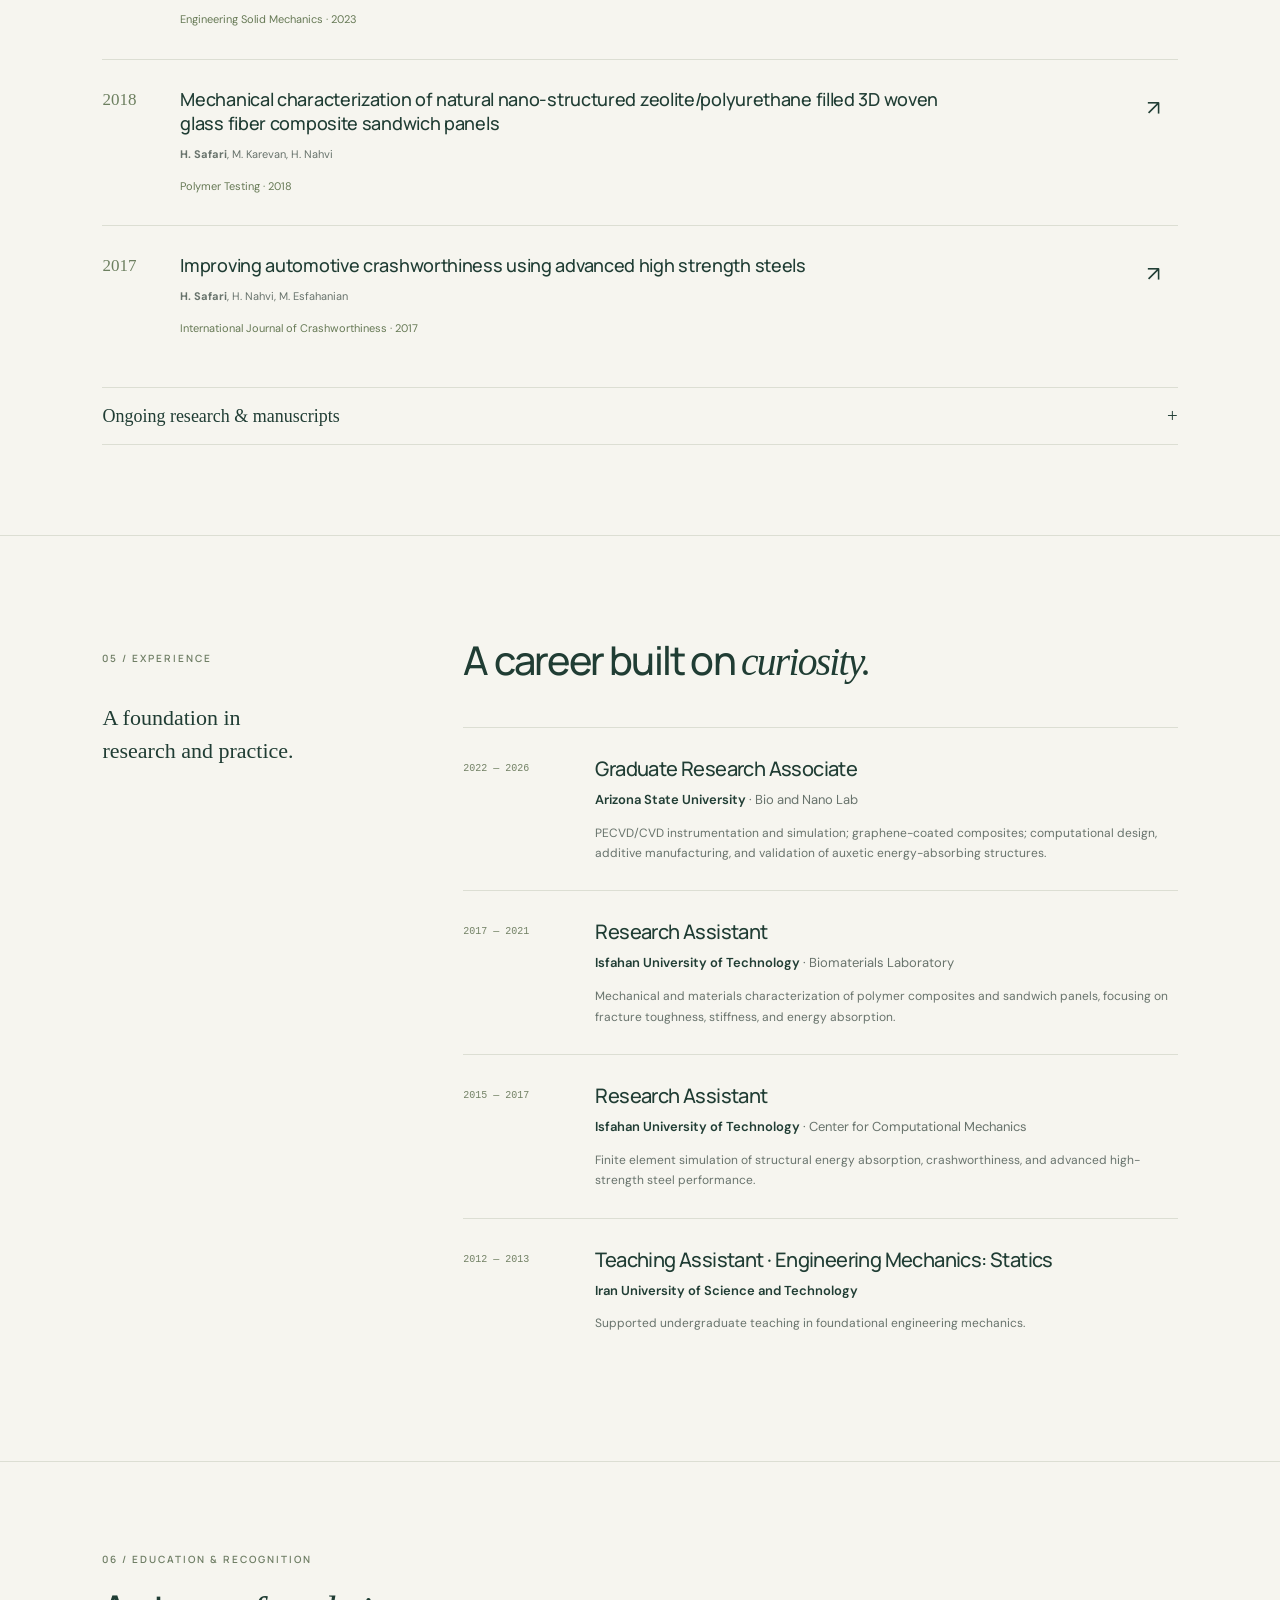
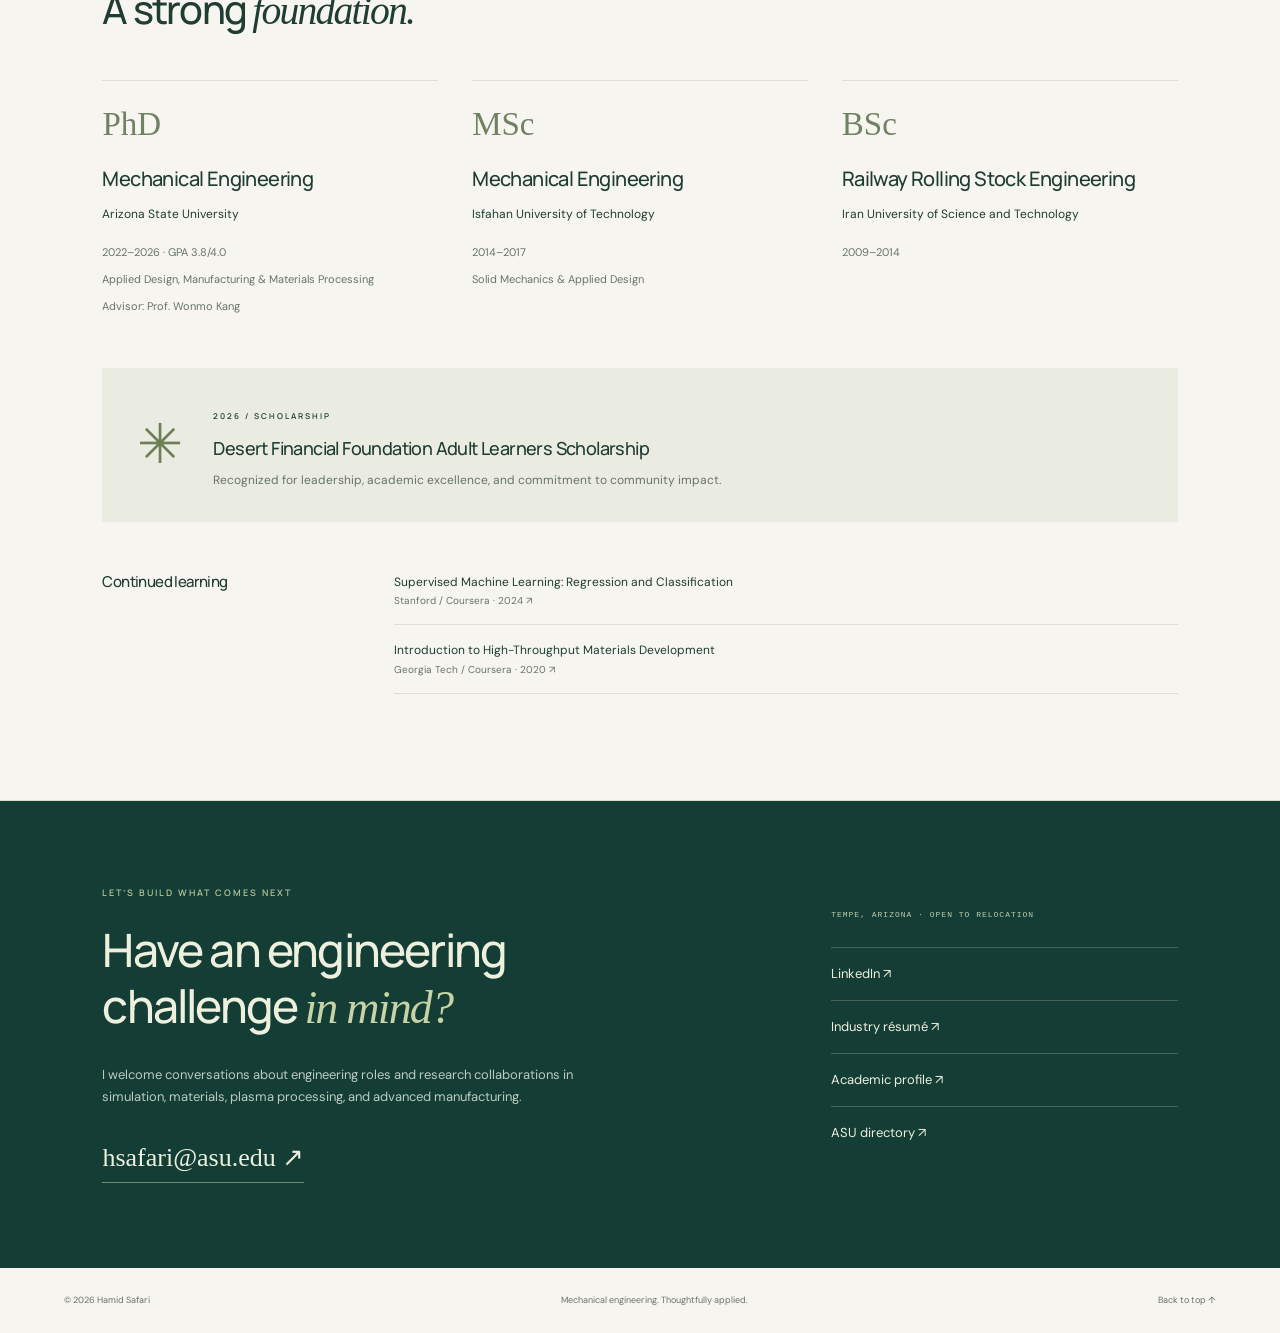
==== commit bd05562f: "Update publication count to seven and refresh ongoing research" ====
--- a/index.html
+++ b/index.html
@@ -4,10 +4,10 @@
 <header class="site-header"><a class="brand" href="#home" aria-label="Hamid Safari home"><span class="brand-mark">HS<span>·</span></span><span>HAMID SAFARI<small>ENGINEER & RESEARCHER</small></span></a><button class="menu-toggle" aria-expanded="false" aria-controls="navigation">Menu ☰</button><nav id="navigation" aria-label="Main navigation"><a href="#about">About</a><a href="#work">Engineering</a><a href="#publications">Publications</a><a href="#experience">Experience</a><a class="nav-contact" href="#contact">Let’s connect ↗</a></nav></header>
 <main id="main"><section class="hero" id="home"><div class="hero-copy"><p class="eyebrow">— MECHANICAL ENGINEERING · PhD</p><h1>From simulation<br>to <em>fabrication.</em></h1><p class="hero-intro">I’m <strong>Dr. Hamid Safari.</strong> I connect computational mechanics with hands-on experimentation to develop advanced materials, manufacturing systems, and structures that absorb energy.</p><div class="hero-actions"><a class="button primary" href="#work">Explore my work ↘</a><a class="text-link" href="resume.html">Industry résumé ↗</a></div><div class="location"><span class="status-dot"></span> Tempe, Arizona <span>/</span> Open to relocation</div></div><div class="hero-art"><div class="art-label"><span>STRUCTURE / MATERIAL / PROCESS</span><span>01—03</span></div><svg class="lattice" viewBox="0 0 520 480" role="img" aria-labelledby="lattice-title"><title id="lattice-title">Illustrative lattice representing engineered energy-absorbing structures</title><defs><linearGradient id="lattice-color" x2="1" y2="1"><stop stop-color="#d7e7bd"/><stop offset="1" stop-color="#75af9f"/></linearGradient><pattern id="grid" width="30" height="30" patternUnits="userSpaceOnUse"><path d="M30 0H0V30" fill="none" stroke="#fff" stroke-opacity=".055"/></pattern></defs><rect width="520" height="480" fill="url(#grid)"/><g id="lattice-lines" stroke="url(#lattice-color)" stroke-width="1.5" fill="none"></g><path d="M50 390H110M80 420V360M420 85H460M440 65V105" stroke="#91b9a5" stroke-opacity=".5"/><text x="43" y="448" fill="#a6c2b3" font-family="monospace" font-size="10">COMPUTE → FABRICATE → VALIDATE</text></svg><div class="art-caption"><span class="art-number">HS /</span><span>Engineering across scales.<br><small>Illustrative structural study</small></span><span class="art-cross">+</span></div></div></section>
 <div class="discipline-strip"><span>COMPUTATIONAL MECHANICS</span><i>✳</i><span>PLASMA PROCESSING</span><i>✳</i><span>ADVANCED MATERIALS</span><i>✳</i><span>ADDITIVE MANUFACTURING</span></div>
-<section class="section about" id="about"><div class="section-label"><span>01 / ABOUT</span><p>Research depth.<br>Engineering perspective.</p></div><div class="section-content"><h2>Good engineering connects<br><em>the model and the material.</em></h2><p class="large-copy">My work brings together finite element analysis, multiphysics modeling, materials processing, and experimental validation.</p><p>With a PhD in Mechanical Engineering from Arizona State University, I specialize in applied design, manufacturing, and materials processing. At ASU’s Bio and Nano Lab, my work has spanned PECVD/CVD system instrumentation, graphene-coated metal composites, and shape-optimized auxetic structures.</p><p>I enjoy taking an engineering question through the full cycle: understand the physics, build a model, design a process, and test what actually happens.</p><div class="about-facts"><div><strong>6</strong><span>Published journal papers<br>with linked DOIs</span></div><div><strong>3.8<small>/4.0</small></strong><span>Doctoral GPA<br>Arizona State University</span></div><div><strong>3</strong><span>Research appointments<br>across ASU and IUT</span></div></div><div class="inline-links"><a href="https://search.asu.edu/profile/3977790">ASU profile ↗</a><a href="https://scholar.google.com/citations?user=9O4wzlsAAAAJ&hl=en">Google Scholar ↗</a><a href="resume.html?view=academic">Academic profile ↗</a></div></div></section>
+<section class="section about" id="about"><div class="section-label"><span>01 / ABOUT</span><p>Research depth.<br>Engineering perspective.</p></div><div class="section-content"><h2>Good engineering connects<br><em>the model and the material.</em></h2><p class="large-copy">My work brings together finite element analysis, multiphysics modeling, materials processing, and experimental validation.</p><p>With a PhD in Mechanical Engineering from Arizona State University, I specialize in applied design, manufacturing, and materials processing. At ASU’s Bio and Nano Lab, my work has spanned PECVD/CVD system instrumentation, graphene-coated metal composites, and shape-optimized auxetic structures.</p><p>I enjoy taking an engineering question through the full cycle: understand the physics, build a model, design a process, and test what actually happens.</p><div class="about-facts"><div><strong>7</strong><span>Published journal papers<br>with linked DOIs</span></div><div><strong>3.8<small>/4.0</small></strong><span>Doctoral GPA<br>Arizona State University</span></div><div><strong>3</strong><span>Research appointments<br>across ASU and IUT</span></div></div><div class="inline-links"><a href="https://search.asu.edu/profile/3977790">ASU profile ↗</a><a href="https://scholar.google.com/citations?user=9O4wzlsAAAAJ&hl=en">Google Scholar ↗</a><a href="resume.html?view=academic">Academic profile ↗</a></div></div></section>
 <section class="work-section" id="work"><div class="section-heading"><div><p class="eyebrow">02 / SELECTED ENGINEERING</p><h2>Ideas made <em>tangible.</em></h2></div><p>Three areas where modeling,<br>materials, and experiments meet.</p></div><div id="projects"></div></section>
 <section class="section capabilities" id="expertise"><div class="section-label"><span>03 / EXPERTISE</span><p>Tools for the full<br>engineering cycle.</p></div><div class="section-content"><h2>Compute. Build. <em>Characterize.</em></h2><div class="skill-grid"><div><span>01</span><h3>Simulation & design</h3><p>COMSOL Multiphysics · ABAQUS · ANSYS · LS-DYNA · Altair HyperWorks · Digimat · SolidWorks · CATIA</p></div><div><span>02</span><h3>Processing & manufacturing</h3><p>PECVD / CVD · Thin-film deposition · Electrodeposition · Electroplating · LPBF · Metal additive manufacturing · FDM</p></div><div><span>03</span><h3>Experimental validation</h3><p>SEM · Raman spectroscopy · Optical microscopy · DMA · Tensile and compression testing · Fracture toughness</p></div><div><span>04</span><h3>Systems & analysis</h3><p>Vacuum systems · RF plasma · Gas-flow control · Thermal processing · Python · MATLAB · C++ · Origin</p></div></div></div></section>
-<section class="publications-section" id="publications"><div class="section-heading"><div><p class="eyebrow">04 / PUBLICATIONS</p><h2>Research, <em>in print.</em></h2></div><a class="text-link" href="https://scholar.google.com/citations?user=9O4wzlsAAAAJ&hl=en">Google Scholar ↗</a></div><div class="publication-toolbar"><div class="filters" role="group" aria-label="Filter publications"><button class="active" data-filter="all" aria-pressed="true">All papers <span>6</span></button><button data-filter="materials" aria-pressed="false">Materials</button><button data-filter="mechanics" aria-pressed="false">Mechanics</button></div><label><span class="sr-only">Search publications</span><input id="paper-search" type="search" placeholder="Search publications…"></label></div><div id="papers" aria-live="polite"></div><p id="no-papers" hidden>No publications match. Try another title or topic.</p><details class="manuscripts"><summary>Ongoing research & manuscripts <span>+</span></summary><p>Current work includes CVD-graphene-coated nickel foam, size-dependent electromechanical behavior of graphene-coated copper wires, numerical shape optimization of auxetic structures, and experimental evaluation of LPBF-fabricated auxetic structures. These studies are listed separately from published journal articles.</p></details></section>
+<section class="publications-section" id="publications"><div class="section-heading"><div><p class="eyebrow">04 / PUBLICATIONS</p><h2>Research, <em>in print.</em></h2></div><a class="text-link" href="https://scholar.google.com/citations?user=9O4wzlsAAAAJ&hl=en">Google Scholar ↗</a></div><div class="publication-toolbar"><div class="filters" role="group" aria-label="Filter publications"><button class="active" data-filter="all" aria-pressed="true">All papers <span>7</span></button><button data-filter="materials" aria-pressed="false">Materials</button><button data-filter="mechanics" aria-pressed="false">Mechanics</button></div><label><span class="sr-only">Search publications</span><input id="paper-search" type="search" placeholder="Search publications…"></label></div><div id="papers" aria-live="polite"></div><p id="no-papers" hidden>No publications match. Try another title or topic.</p><details class="manuscripts"><summary>Ongoing research & manuscripts <span>+</span></summary><p>Current work includes CVD-graphene-coated nickel foam, size-dependent electromechanical behavior of graphene-coated copper wires, and experimental evaluation of LPBF-fabricated auxetic structures. These studies are listed separately from published journal articles.</p></details></section>
 <section class="section experience" id="experience"><div class="section-label"><span>05 / EXPERIENCE</span><p>A foundation in<br>research and practice.</p></div><div class="section-content"><h2>A career built on <em>curiosity.</em></h2><div class="timeline"><article><span class="date">2022 — 2026</span><div><h3>Graduate Research Associate</h3><h4>Arizona State University <span>· Bio and Nano Lab</span></h4><p>PECVD/CVD instrumentation and simulation; graphene-coated composites; computational design, additive manufacturing, and validation of auxetic energy-absorbing structures.</p></div></article><article><span class="date">2017 — 2021</span><div><h3>Research Assistant</h3><h4>Isfahan University of Technology <span>· Biomaterials Laboratory</span></h4><p>Mechanical and materials characterization of polymer composites and sandwich panels, focusing on fracture toughness, stiffness, and energy absorption.</p></div></article><article><span class="date">2015 — 2017</span><div><h3>Research Assistant</h3><h4>Isfahan University of Technology <span>· Center for Computational Mechanics</span></h4><p>Finite element simulation of structural energy absorption, crashworthiness, and advanced high-strength steel performance.</p></div></article><article><span class="date">2012 — 2013</span><div><h3>Teaching Assistant · Engineering Mechanics: Statics</h3><h4>Iran University of Science and Technology</h4><p>Supported undergraduate teaching in foundational engineering mechanics.</p></div></article></div></div></section>
 <section class="education-section"><div class="section-heading"><div><p class="eyebrow">06 / EDUCATION & RECOGNITION</p><h2>A strong <em>foundation.</em></h2></div></div><div class="education-grid"><article><span class="degree">PhD</span><h3>Mechanical Engineering</h3><p>Arizona State University</p><small>2022–2026 · GPA 3.8/4.0<br>Applied Design, Manufacturing & Materials Processing<br>Advisor: Prof. Wonmo Kang</small></article><article><span class="degree">MSc</span><h3>Mechanical Engineering</h3><p>Isfahan University of Technology</p><small>2014–2017<br>Solid Mechanics & Applied Design</small></article><article><span class="degree">BSc</span><h3>Railway Rolling Stock Engineering</h3><p>Iran University of Science and Technology</p><small>2009–2014</small></article></div><div class="recognition"><span class="award-symbol">✳</span><div><span class="eyebrow">2026 / SCHOLARSHIP</span><h3>Desert Financial Foundation Adult Learners Scholarship</h3><p>Recognized for leadership, academic excellence, and commitment to community impact.</p></div></div><div class="courses"><h3>Continued learning</h3><p><a href="https://coursera.org/share/acb007daed6eeb81f2410f92180c2ad0">Supervised Machine Learning: Regression and Classification <span>Stanford / Coursera · 2024 ↗</span></a><a href="https://www.coursera.org/account/accomplishments/certificate/MCQ722DFKA58">Introduction to High-Throughput Materials Development <span>Georgia Tech / Coursera · 2020 ↗</span></a></p></div></section>
 <section class="contact-section" id="contact"><div><p class="eyebrow">LET’S BUILD WHAT COMES NEXT</p><h2>Have an engineering<br>challenge <em>in mind?</em></h2><p>I welcome conversations about engineering roles and research collaborations in simulation, materials, plasma processing, and advanced manufacturing.</p><a class="contact-email" href="mailto:hsafari@asu.edu">hsafari@asu.edu ↗</a></div><div class="contact-links"><span>TEMPE, ARIZONA · OPEN TO RELOCATION</span><a href="https://www.linkedin.com/in/hamid-safari-aa648a73/">LinkedIn ↗</a><a href="resume.html">Industry résumé ↗</a><a href="resume.html?view=academic">Academic profile ↗</a><a href="https://search.asu.edu/profile/3977790">ASU directory ↗</a></div></section></main><footer><span>© <span id="year">2026</span> Hamid Safari</span><span>Mechanical engineering. Thoughtfully applied.</span><a href="#home">Back to top ↑</a></footer></body></html>
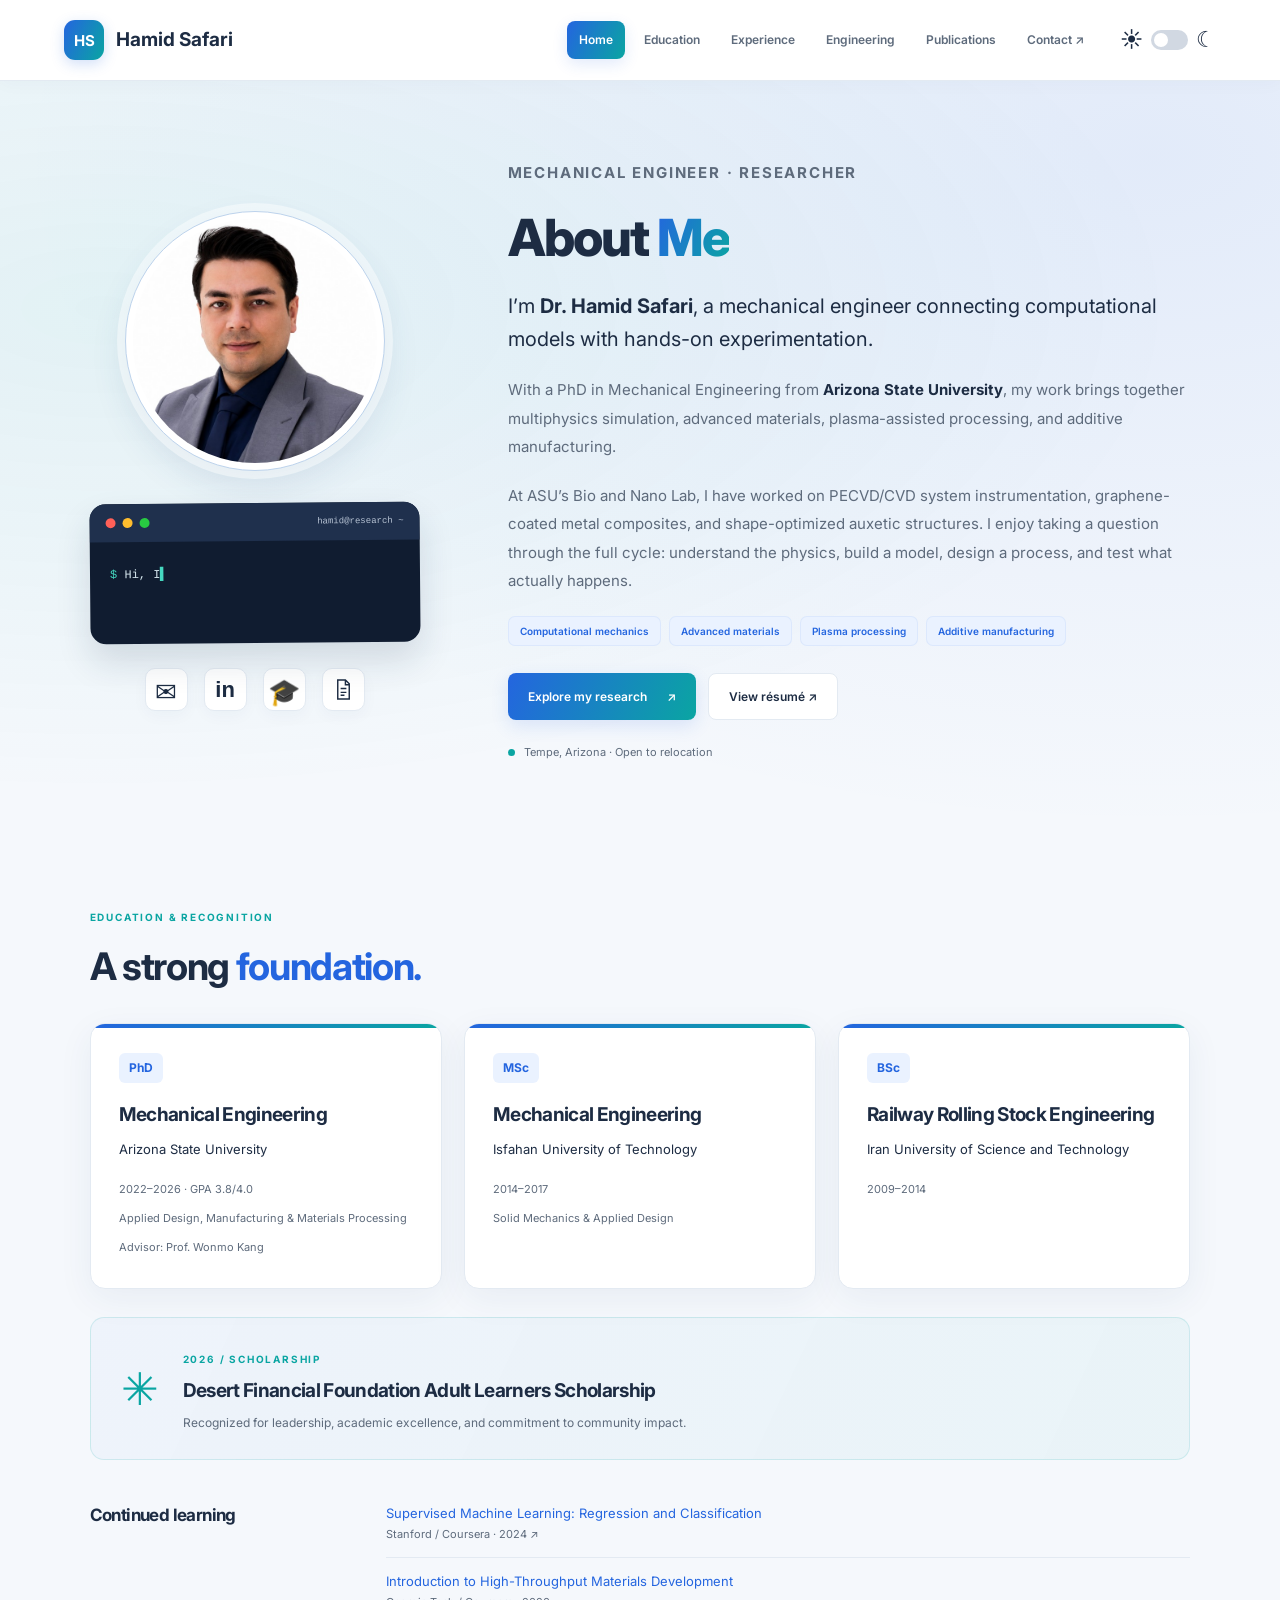
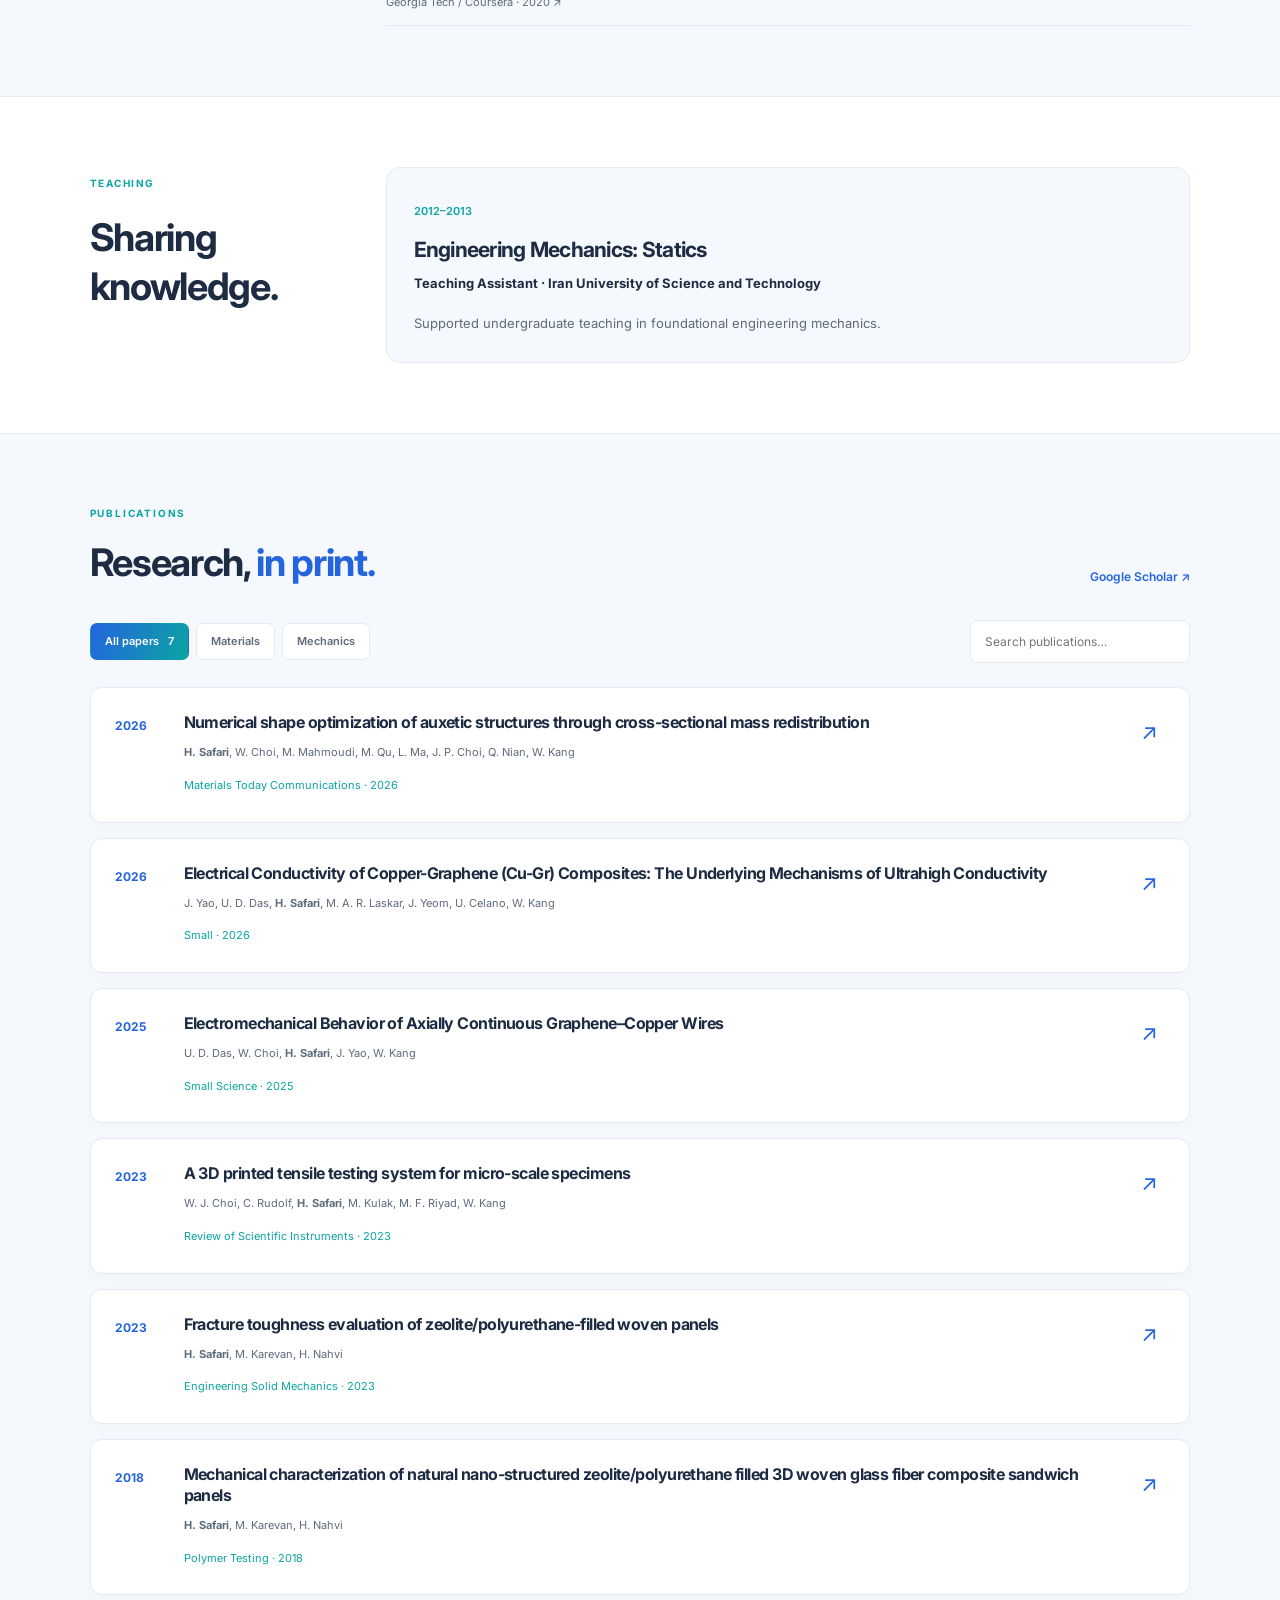
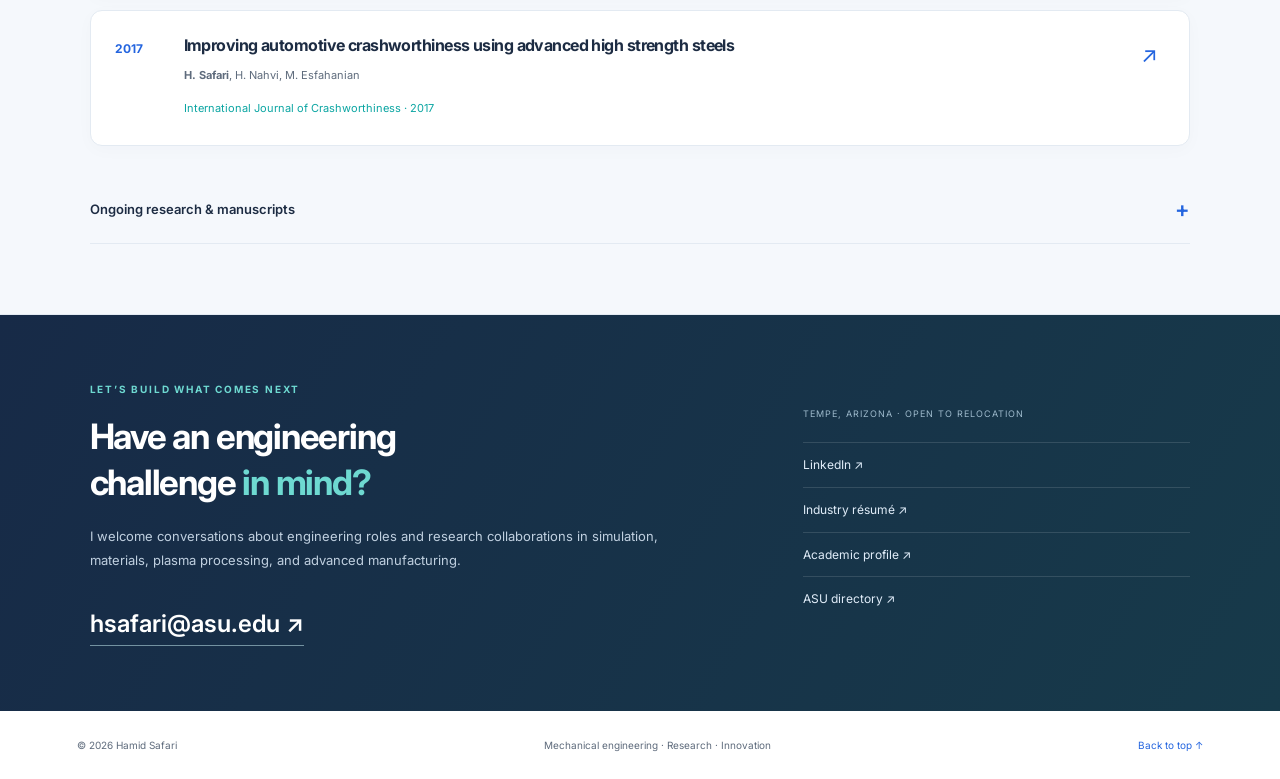
==== commit b2ebbe9b: "Redesign portfolio using Mahdi Ahmadi-inspired layout and supplied portrait" ====
--- a/index.html
+++ b/index.html
@@ -1,13 +1 @@
-<!doctype html>
-<html lang="en"><head><meta charset="utf-8"><meta name="viewport" content="width=device-width,initial-scale=1"><title>Dr. Hamid Safari | Mechanical Engineering & Advanced Materials</title><meta name="description" content="Hamid Safari, PhD. Mechanical engineer bridging multiphysics simulation, plasma processing, graphene composites, and advanced manufacturing. Tempe, Arizona."><meta name="theme-color" content="#143d36"><link rel="icon" href="assets/favicon.svg" type="image/svg+xml"><link rel="stylesheet" href="style.css"><script src="portfolio.js" defer></script></head>
-<body><a class="skip" href="#main">Skip to content</a>
-<header class="site-header"><a class="brand" href="#home" aria-label="Hamid Safari home"><span class="brand-mark">HS<span>·</span></span><span>HAMID SAFARI<small>ENGINEER & RESEARCHER</small></span></a><button class="menu-toggle" aria-expanded="false" aria-controls="navigation">Menu ☰</button><nav id="navigation" aria-label="Main navigation"><a href="#about">About</a><a href="#work">Engineering</a><a href="#publications">Publications</a><a href="#experience">Experience</a><a class="nav-contact" href="#contact">Let’s connect ↗</a></nav></header>
-<main id="main"><section class="hero" id="home"><div class="hero-copy"><p class="eyebrow">— MECHANICAL ENGINEERING · PhD</p><h1>From simulation<br>to <em>fabrication.</em></h1><p class="hero-intro">I’m <strong>Dr. Hamid Safari.</strong> I connect computational mechanics with hands-on experimentation to develop advanced materials, manufacturing systems, and structures that absorb energy.</p><div class="hero-actions"><a class="button primary" href="#work">Explore my work ↘</a><a class="text-link" href="resume.html">Industry résumé ↗</a></div><div class="location"><span class="status-dot"></span> Tempe, Arizona <span>/</span> Open to relocation</div></div><div class="hero-art"><div class="art-label"><span>STRUCTURE / MATERIAL / PROCESS</span><span>01—03</span></div><svg class="lattice" viewBox="0 0 520 480" role="img" aria-labelledby="lattice-title"><title id="lattice-title">Illustrative lattice representing engineered energy-absorbing structures</title><defs><linearGradient id="lattice-color" x2="1" y2="1"><stop stop-color="#d7e7bd"/><stop offset="1" stop-color="#75af9f"/></linearGradient><pattern id="grid" width="30" height="30" patternUnits="userSpaceOnUse"><path d="M30 0H0V30" fill="none" stroke="#fff" stroke-opacity=".055"/></pattern></defs><rect width="520" height="480" fill="url(#grid)"/><g id="lattice-lines" stroke="url(#lattice-color)" stroke-width="1.5" fill="none"></g><path d="M50 390H110M80 420V360M420 85H460M440 65V105" stroke="#91b9a5" stroke-opacity=".5"/><text x="43" y="448" fill="#a6c2b3" font-family="monospace" font-size="10">COMPUTE → FABRICATE → VALIDATE</text></svg><div class="art-caption"><span class="art-number">HS /</span><span>Engineering across scales.<br><small>Illustrative structural study</small></span><span class="art-cross">+</span></div></div></section>
-<div class="discipline-strip"><span>COMPUTATIONAL MECHANICS</span><i>✳</i><span>PLASMA PROCESSING</span><i>✳</i><span>ADVANCED MATERIALS</span><i>✳</i><span>ADDITIVE MANUFACTURING</span></div>
-<section class="section about" id="about"><div class="section-label"><span>01 / ABOUT</span><p>Research depth.<br>Engineering perspective.</p></div><div class="section-content"><h2>Good engineering connects<br><em>the model and the material.</em></h2><p class="large-copy">My work brings together finite element analysis, multiphysics modeling, materials processing, and experimental validation.</p><p>With a PhD in Mechanical Engineering from Arizona State University, I specialize in applied design, manufacturing, and materials processing. At ASU’s Bio and Nano Lab, my work has spanned PECVD/CVD system instrumentation, graphene-coated metal composites, and shape-optimized auxetic structures.</p><p>I enjoy taking an engineering question through the full cycle: understand the physics, build a model, design a process, and test what actually happens.</p><div class="about-facts"><div><strong>7</strong><span>Published journal papers<br>with linked DOIs</span></div><div><strong>3.8<small>/4.0</small></strong><span>Doctoral GPA<br>Arizona State University</span></div><div><strong>3</strong><span>Research appointments<br>across ASU and IUT</span></div></div><div class="inline-links"><a href="https://search.asu.edu/profile/3977790">ASU profile ↗</a><a href="https://scholar.google.com/citations?user=9O4wzlsAAAAJ&hl=en">Google Scholar ↗</a><a href="resume.html?view=academic">Academic profile ↗</a></div></div></section>
-<section class="work-section" id="work"><div class="section-heading"><div><p class="eyebrow">02 / SELECTED ENGINEERING</p><h2>Ideas made <em>tangible.</em></h2></div><p>Three areas where modeling,<br>materials, and experiments meet.</p></div><div id="projects"></div></section>
-<section class="section capabilities" id="expertise"><div class="section-label"><span>03 / EXPERTISE</span><p>Tools for the full<br>engineering cycle.</p></div><div class="section-content"><h2>Compute. Build. <em>Characterize.</em></h2><div class="skill-grid"><div><span>01</span><h3>Simulation & design</h3><p>COMSOL Multiphysics · ABAQUS · ANSYS · LS-DYNA · Altair HyperWorks · Digimat · SolidWorks · CATIA</p></div><div><span>02</span><h3>Processing & manufacturing</h3><p>PECVD / CVD · Thin-film deposition · Electrodeposition · Electroplating · LPBF · Metal additive manufacturing · FDM</p></div><div><span>03</span><h3>Experimental validation</h3><p>SEM · Raman spectroscopy · Optical microscopy · DMA · Tensile and compression testing · Fracture toughness</p></div><div><span>04</span><h3>Systems & analysis</h3><p>Vacuum systems · RF plasma · Gas-flow control · Thermal processing · Python · MATLAB · C++ · Origin</p></div></div></div></section>
-<section class="publications-section" id="publications"><div class="section-heading"><div><p class="eyebrow">04 / PUBLICATIONS</p><h2>Research, <em>in print.</em></h2></div><a class="text-link" href="https://scholar.google.com/citations?user=9O4wzlsAAAAJ&hl=en">Google Scholar ↗</a></div><div class="publication-toolbar"><div class="filters" role="group" aria-label="Filter publications"><button class="active" data-filter="all" aria-pressed="true">All papers <span>7</span></button><button data-filter="materials" aria-pressed="false">Materials</button><button data-filter="mechanics" aria-pressed="false">Mechanics</button></div><label><span class="sr-only">Search publications</span><input id="paper-search" type="search" placeholder="Search publications…"></label></div><div id="papers" aria-live="polite"></div><p id="no-papers" hidden>No publications match. Try another title or topic.</p><details class="manuscripts"><summary>Ongoing research & manuscripts <span>+</span></summary><p>Current work includes CVD-graphene-coated nickel foam, size-dependent electromechanical behavior of graphene-coated copper wires, and experimental evaluation of LPBF-fabricated auxetic structures. These studies are listed separately from published journal articles.</p></details></section>
-<section class="section experience" id="experience"><div class="section-label"><span>05 / EXPERIENCE</span><p>A foundation in<br>research and practice.</p></div><div class="section-content"><h2>A career built on <em>curiosity.</em></h2><div class="timeline"><article><span class="date">2022 — 2026</span><div><h3>Graduate Research Associate</h3><h4>Arizona State University <span>· Bio and Nano Lab</span></h4><p>PECVD/CVD instrumentation and simulation; graphene-coated composites; computational design, additive manufacturing, and validation of auxetic energy-absorbing structures.</p></div></article><article><span class="date">2017 — 2021</span><div><h3>Research Assistant</h3><h4>Isfahan University of Technology <span>· Biomaterials Laboratory</span></h4><p>Mechanical and materials characterization of polymer composites and sandwich panels, focusing on fracture toughness, stiffness, and energy absorption.</p></div></article><article><span class="date">2015 — 2017</span><div><h3>Research Assistant</h3><h4>Isfahan University of Technology <span>· Center for Computational Mechanics</span></h4><p>Finite element simulation of structural energy absorption, crashworthiness, and advanced high-strength steel performance.</p></div></article><article><span class="date">2012 — 2013</span><div><h3>Teaching Assistant · Engineering Mechanics: Statics</h3><h4>Iran University of Science and Technology</h4><p>Supported undergraduate teaching in foundational engineering mechanics.</p></div></article></div></div></section>
-<section class="education-section"><div class="section-heading"><div><p class="eyebrow">06 / EDUCATION & RECOGNITION</p><h2>A strong <em>foundation.</em></h2></div></div><div class="education-grid"><article><span class="degree">PhD</span><h3>Mechanical Engineering</h3><p>Arizona State University</p><small>2022–2026 · GPA 3.8/4.0<br>Applied Design, Manufacturing & Materials Processing<br>Advisor: Prof. Wonmo Kang</small></article><article><span class="degree">MSc</span><h3>Mechanical Engineering</h3><p>Isfahan University of Technology</p><small>2014–2017<br>Solid Mechanics & Applied Design</small></article><article><span class="degree">BSc</span><h3>Railway Rolling Stock Engineering</h3><p>Iran University of Science and Technology</p><small>2009–2014</small></article></div><div class="recognition"><span class="award-symbol">✳</span><div><span class="eyebrow">2026 / SCHOLARSHIP</span><h3>Desert Financial Foundation Adult Learners Scholarship</h3><p>Recognized for leadership, academic excellence, and commitment to community impact.</p></div></div><div class="courses"><h3>Continued learning</h3><p><a href="https://coursera.org/share/acb007daed6eeb81f2410f92180c2ad0">Supervised Machine Learning: Regression and Classification <span>Stanford / Coursera · 2024 ↗</span></a><a href="https://www.coursera.org/account/accomplishments/certificate/MCQ722DFKA58">Introduction to High-Throughput Materials Development <span>Georgia Tech / Coursera · 2020 ↗</span></a></p></div></section>
-<section class="contact-section" id="contact"><div><p class="eyebrow">LET’S BUILD WHAT COMES NEXT</p><h2>Have an engineering<br>challenge <em>in mind?</em></h2><p>I welcome conversations about engineering roles and research collaborations in simulation, materials, plasma processing, and advanced manufacturing.</p><a class="contact-email" href="mailto:hsafari@asu.edu">hsafari@asu.edu ↗</a></div><div class="contact-links"><span>TEMPE, ARIZONA · OPEN TO RELOCATION</span><a href="https://www.linkedin.com/in/hamid-safari-aa648a73/">LinkedIn ↗</a><a href="resume.html">Industry résumé ↗</a><a href="resume.html?view=academic">Academic profile ↗</a><a href="https://search.asu.edu/profile/3977790">ASU directory ↗</a></div></section></main><footer><span>© <span id="year">2026</span> Hamid Safari</span><span>Mechanical engineering. Thoughtfully applied.</span><a href="#home">Back to top ↑</a></footer></body></html>
+<!doctype html><html lang="en"><head><meta charset="utf-8"><meta name="viewport" content="width=device-width,initial-scale=1"><meta name="description" content="Dr. Hamid Safari — mechanical engineering, multiphysics simulation, advanced materials, and manufacturing. Explore research, publications, and experience."><meta name="theme-color" content="#f4f8fc"><title>Mechanical Engineering & Advanced Materials | Dr. Hamid Safari</title><link rel="icon" href="assets/favicon.svg" type="image/svg+xml"><link rel="stylesheet" href="style.css"><script src="portfolio.js" defer></script></head><body id="top"><a class="skip" href="#main">Skip to content</a><header class="site-header"><a class="brand" href="index.html"><span class="brand-mark">HS</span><span>Hamid Safari</span></a><div class="header-controls"><button class="theme-toggle" aria-label="Switch to dark theme" aria-pressed="false"><span aria-hidden="true">☀</span><span class="switch-track"><span></span></span><span aria-hidden="true">☾</span></button><button class="menu-toggle" aria-expanded="false" aria-controls="navigation">Menu ☰</button></div><nav id="navigation" aria-label="Main navigation"><a href="index.html" aria-current="page">Home</a><a href="education.html" >Education</a><a href="experience.html" >Experience</a><a href="projects.html" >Engineering</a><a href="publications.html" >Publications</a><a class="nav-contact" href="mailto:hsafari@asu.edu">Contact ↗</a></nav></header><main id="main"><section class="profile-hero"><div class="profile-column"><div class="portrait-ring"><img class="portrait" src="assets/hamid-safari.jpg" width="1314" height="1197" alt="Dr. Hamid Safari in a gray suit" fetchpriority="high"></div><div class="terminal-window"><div class="terminal-header"><span></span><span></span><span></span><small>hamid@research ~</small></div><div class="terminal-body"><span class="prompt">$</span> <span id="typed-text">Hi, I'm Hamid Safari.</span><span class="typed-cursor" aria-hidden="true">▍</span></div></div><div class="social-links"><a href="mailto:hsafari@asu.edu" aria-label="Email Hamid Safari">✉</a><a href="https://www.linkedin.com/in/hamid-safari-aa648a73/" aria-label="LinkedIn"><span class="linkedin">in</span></a><a href="https://scholar.google.com/citations?user=9O4wzlsAAAAJ&amp;hl=en" aria-label="Google Scholar">🎓</a><a href="resume.html" aria-label="View résumé"><svg viewBox="0 0 24 24" aria-hidden="true"><path d="M6 2h8l4 4v16H6zM14 2v5h4M9 11h6M9 15h6M9 18h4"/></svg></a></div></div><div class="profile-copy"><p class="eyebrow">MECHANICAL ENGINEER · RESEARCHER</p><h1>About <span>Me</span></h1><p class="lead">I’m <strong>Dr. Hamid Safari</strong>, a mechanical engineer connecting computational models with hands-on experimentation.</p><p>With a PhD in Mechanical Engineering from <strong>Arizona State University</strong>, my work brings together multiphysics simulation, advanced materials, plasma-assisted processing, and additive manufacturing.</p><p>At ASU’s Bio and Nano Lab, I have worked on PECVD/CVD system instrumentation, graphene-coated metal composites, and shape-optimized auxetic structures. I enjoy taking a question through the full cycle: understand the physics, build a model, design a process, and test what actually happens.</p><div class="interest-tags"><span>Computational mechanics</span><span>Advanced materials</span><span>Plasma processing</span><span>Additive manufacturing</span></div><div class="hero-actions"><a class="button primary" href="projects.html">Explore my research <span>↗</span></a><a class="button secondary" href="resume.html">View résumé ↗</a></div><p class="location"><span class="status-dot"></span> Tempe, Arizona · Open to relocation</p></div></section><section class="education-section"><div class="section-heading"><div><p class="eyebrow">EDUCATION & RECOGNITION</p><h2>A strong <em>foundation.</em></h2></div></div><div class="education-grid"><article><span class="degree">PhD</span><h3>Mechanical Engineering</h3><p>Arizona State University</p><small>2022–2026 · GPA 3.8/4.0<br>Applied Design, Manufacturing & Materials Processing<br>Advisor: Prof. Wonmo Kang</small></article><article><span class="degree">MSc</span><h3>Mechanical Engineering</h3><p>Isfahan University of Technology</p><small>2014–2017<br>Solid Mechanics & Applied Design</small></article><article><span class="degree">BSc</span><h3>Railway Rolling Stock Engineering</h3><p>Iran University of Science and Technology</p><small>2009–2014</small></article></div><div class="recognition"><span class="award-symbol">✳</span><div><span class="eyebrow">2026 / SCHOLARSHIP</span><h3>Desert Financial Foundation Adult Learners Scholarship</h3><p>Recognized for leadership, academic excellence, and commitment to community impact.</p></div></div><div class="courses"><h3>Continued learning</h3><p><a href="https://coursera.org/share/acb007daed6eeb81f2410f92180c2ad0">Supervised Machine Learning: Regression and Classification <span>Stanford / Coursera · 2024 ↗</span></a><a href="https://www.coursera.org/account/accomplishments/certificate/MCQ722DFKA58">Introduction to High-Throughput Materials Development <span>Georgia Tech / Coursera · 2020 ↗</span></a></p></div></section><section class="section" id="teaching"><div class="section-label"><span>TEACHING</span><h2>Sharing<br>knowledge.</h2></div><div class="section-content"><article class="teaching-card"><span class="date">2012–2013</span><h3>Engineering Mechanics: Statics</h3><h4>Teaching Assistant · Iran University of Science and Technology</h4><p>Supported undergraduate teaching in foundational engineering mechanics.</p></article></div></section><section class="publications-section" id="publications"><div class="section-heading"><div><p class="eyebrow">PUBLICATIONS</p><h2>Research, <em>in print.</em></h2></div><a class="text-link" href="https://scholar.google.com/citations?user=9O4wzlsAAAAJ&hl=en">Google Scholar ↗</a></div><div class="publication-toolbar"><div class="filters" role="group" aria-label="Filter publications"><button class="active" data-filter="all" aria-pressed="true">All papers <span>7</span></button><button data-filter="materials" aria-pressed="false">Materials</button><button data-filter="mechanics" aria-pressed="false">Mechanics</button></div><label><span class="sr-only">Search publications</span><input id="paper-search" type="search" placeholder="Search publications…"></label></div><div id="papers" aria-live="polite"></div><p id="no-papers" hidden>No publications match. Try another title or topic.</p><details class="manuscripts"><summary>Ongoing research & manuscripts <span>+</span></summary><p>Current work includes CVD-graphene-coated nickel foam, size-dependent electromechanical behavior of graphene-coated copper wires, and experimental evaluation of LPBF-fabricated auxetic structures. These studies are listed separately from published journal articles.</p></details></section><section class="contact-section" id="contact"><div><p class="eyebrow">LET’S BUILD WHAT COMES NEXT</p><h2>Have an engineering<br>challenge <em>in mind?</em></h2><p>I welcome conversations about engineering roles and research collaborations in simulation, materials, plasma processing, and advanced manufacturing.</p><a class="contact-email" href="mailto:hsafari@asu.edu">hsafari@asu.edu ↗</a></div><div class="contact-links"><span>TEMPE, ARIZONA · OPEN TO RELOCATION</span><a href="https://www.linkedin.com/in/hamid-safari-aa648a73/">LinkedIn ↗</a><a href="resume.html">Industry résumé ↗</a><a href="resume.html?view=academic">Academic profile ↗</a><a href="https://search.asu.edu/profile/3977790">ASU directory ↗</a></div></section></main><footer><span>© <span id="year">2026</span> Hamid Safari</span><span>Mechanical engineering · Research · Innovation</span><a href="#top">Back to top ↑</a></footer></body></html>
--- a/style.css
+++ b/style.css
@@ -1,4 +1,8 @@
-@import url('https://fonts.googleapis.com/css2?family=DM+Sans:wght@400;450;500;600;650;700&family=Manrope:wght@400;500;600;650;700;800&display=swap');
-:root{--paper:#f6f5ef;--ink:#203d34;--muted:#68736c;--green:#143d36;--line:#dcded3;--accent:#dce6bf;--serif:Georgia,'Times New Roman',serif}*{box-sizing:border-box}html{scroll-behavior:smooth;scroll-padding-top:100px}body{margin:0;background:var(--paper);color:var(--ink);font:16px/1.7 'DM Sans',Arial,sans-serif}a{color:inherit;text-decoration:none}a,button,input,summary{-webkit-tap-highlight-color:transparent}a:hover{color:#68865a}button,input{font:inherit}button,a,summary{touch-action:manipulation}:focus-visible{outline:3px solid #b4823c;outline-offset:5px}button{cursor:pointer}::selection{background:#dce6bf;color:#143d36}.site-header{height:100px;padding:0 5%;display:flex;align-items:center;justify-content:space-between;border-bottom:1px solid var(--line);background:var(--paper);gap:24px}.brand{display:flex;align-items:center;gap:18px;font:700 12px/1.4 Manrope,Arial,sans-serif;letter-spacing:1.2px}.brand small{display:block;font-size:8px;font-weight:500;letter-spacing:1.5px;margin-top:4px}.brand-mark{font:40px/1 var(--serif);letter-spacing:-3px}.brand-mark span{color:#a38352}.site-header nav{display:flex;align-items:center;gap:30px;font-size:12px;font-weight:600}.nav-contact{border:1px solid #8a9d85;padding:10px 18px;margin-left:10px}.menu-toggle{display:none}.hero{display:grid;grid-template-columns:1.15fr 1fr;min-height:640px;padding:65px 5% 60px;gap:5%}.hero-copy{align-self:center}.eyebrow,.section-label>span{font:600 10px/1.5 Manrope,Arial,sans-serif;letter-spacing:2px}.eyebrow{margin:0 0 23px}h1,h2,h3,h4,p{margin-top:0}h1,h2,h3{font-family:Manrope,Arial,sans-serif;font-weight:500}h1{font-size:clamp(48px,5.2vw,83px);line-height:1.12;letter-spacing:-4.2px;margin-bottom:29px}em{font-family:var(--serif);font-weight:400}h1 em{color:#637a52}h2{font-size:clamp(33px,3.1vw,49px);line-height:1.22;letter-spacing:-1.8px;margin-bottom:28px}h3{font-size:24px;line-height:1.35;letter-spacing:-.6px}h4{font:600 13px/1.6 'DM Sans',Arial,sans-serif}.hero-intro{max-width:520px;color:var(--muted);font-size:16px;line-height:1.9}.hero-intro strong{color:var(--ink);font-weight:600}.hero-actions{display:flex;align-items:center;gap:30px;margin:35px 0 37px}.button{display:inline-flex;align-items:center;padding:14px 23px;font-size:12px;font-weight:600}.primary{background:var(--green);color:white}.primary:hover{background:#28594c;color:white}.text-link{font-size:12px;border-bottom:1px solid #9ca48e;padding-bottom:5px}.location{font-size:10px;display:flex;align-items:center;gap:13px;color:var(--muted)}.status-dot{width:7px;height:7px;border-radius:50%;background:#6b8659}.hero-art{background:var(--green);color:#dce6bf;position:relative;align-self:stretch;display:flex;flex-direction:column;overflow:hidden}.art-label{padding:26px 27px 0;display:flex;justify-content:space-between;font:8px/1.5 monospace;letter-spacing:1px;gap:10px}.lattice{width:100%;flex:1;min-height:0;max-height:440px}.art-caption{margin:auto 27px 23px;border-top:1px solid #406055;padding-top:19px;display:flex;align-items:center;gap:20px;font-size:12px;line-height:1.5}.art-caption small{font-size:9px;color:#a9bbab}.art-number{font:28px var(--serif);color:#c7d6ac}.art-cross{margin-left:auto;font-size:32px;font-weight:300}.discipline-strip{border-block:1px solid var(--line);display:flex;align-items:center;justify-content:space-between;gap:22px;padding:21px 5%;font-size:9px;letter-spacing:1.5px;font-weight:600}.discipline-strip i{font-style:normal;font-size:19px;color:#9eac8b}.section{display:grid;grid-template-columns:1fr 2.5fr;gap:7%;padding:100px 8%;border-bottom:1px solid var(--line)}.section-label{padding-top:7px}.section-label>span{color:#6f7e65}.section-label p{font:22px/1.5 var(--serif);margin-top:30px}.section-content>p{color:var(--muted);max-width:730px;font-size:14px}.section-content .large-copy{font-size:20px;color:var(--ink);line-height:1.65}.about-facts{display:grid;grid-template-columns:repeat(3,1fr);gap:20px;margin:42px 0 32px;padding-top:30px;border-top:1px solid var(--line)}.about-facts strong{display:block;font:42px/1.2 var(--serif);margin-bottom:12px}.about-facts small{font-size:20px}.about-facts span{font-size:10px;line-height:1.7;color:var(--muted)}.inline-links{display:flex;flex-wrap:wrap;gap:25px;font-size:11px}.inline-links a{border-bottom:1px solid #a1aa93}.work-section,.publications-section,.education-section{padding:90px 8%;border-bottom:1px solid var(--line)}.section-heading{display:flex;align-items:end;justify-content:space-between;gap:35px;margin-bottom:45px}.section-heading h2{margin-bottom:0}.section-heading .eyebrow{color:#6f7e65;margin-bottom:18px}.section-heading>p{font-size:12px;color:var(--muted);margin:0 0 6px}.project{display:grid;grid-template-columns:1fr 1.05fr;gap:6%;padding:42px 0;border-top:1px solid var(--line);align-items:center}.project-visual{background:#e9e8e1;aspect-ratio:1.5;display:grid;place-items:center;overflow:hidden}.project-visual svg{width:100%;height:100%}.project-visual.composite{background:#ece6db}.project-visual.auxetic{background:#e7e9dd}.project-index{font:600 9px/1.6 Manrope,Arial,sans-serif;letter-spacing:1.4px;color:#74816c;display:block;margin-bottom:18px}.project-copy h3{font-size:27px;margin-bottom:19px}.project-copy>p{color:var(--muted);font-size:13px;line-height:1.85}.tags{display:flex;gap:7px;flex-wrap:wrap;margin:23px 0}.tags span{border:1px solid #d4d8cb;padding:3px 9px;font-size:9px;color:#5a6b58}details{font-size:12px}summary{cursor:pointer;list-style:none;display:flex;align-items:center;justify-content:space-between;border-bottom:1px solid var(--line);padding:12px 0;font-weight:600}summary::-webkit-details-marker{display:none}summary span{font-size:19px;transition:transform .2s}details[open] summary span{transform:rotate(45deg)}details p{margin:18px 0;color:var(--muted)}details a{text-decoration:underline}.capabilities{background:#eaece1}.skill-grid{display:grid;grid-template-columns:1fr 1fr;gap:35px 45px;margin-top:38px}.skill-grid>div{border-top:1px solid #cbd2bf;padding-top:20px}.skill-grid span{font:10px monospace;color:#7d8b6b}.skill-grid h3{font-size:18px;margin:12px 0}.skill-grid p{font-size:12px;line-height:1.9;color:var(--muted)}.publication-toolbar{display:flex;justify-content:space-between;align-items:center;gap:24px;padding-bottom:24px}.filters{display:flex;gap:5px}.filters button{background:transparent;border:1px solid transparent;padding:8px 15px;font-size:11px;color:var(--muted)}.filters button.active{color:white;background:var(--green)}.filters button span{margin-left:8px;opacity:.7}input[type=search]{border:0;border-bottom:1px solid #cbd2bf;background:transparent;border-radius:0;padding:9px 2px;width:215px;font-size:12px;color:var(--ink)}.paper{display:grid;grid-template-columns:54px 1fr 35px;gap:24px;padding:27px 0;border-top:1px solid var(--line)}.paper-year{font:17px var(--serif);color:#6c7f5f;padding-top:3px}.paper h3{font-size:18px;letter-spacing:-.3px;margin:0 0 10px;max-width:800px}.paper h3 a:hover{text-decoration:underline}.paper p{font-size:11px;color:var(--muted);margin:0 0 7px}.paper .journal{color:#667955;font-size:11px}.paper-arrow{font-size:21px;padding:4px}.manuscripts{border-top:1px solid var(--line);margin-top:20px}.manuscripts summary{font-family:var(--serif);font-size:18px;font-weight:400}.timeline{margin-top:40px}.timeline article{display:grid;grid-template-columns:110px 1fr;gap:22px;border-top:1px solid var(--line);padding:27px 0}.date{font:10px/1.7 monospace;color:#738266;padding-top:5px}.timeline h3{font-size:20px;margin-bottom:8px}.timeline h4{margin-bottom:12px}.timeline h4 span{font-weight:400;color:var(--muted)}.timeline p{font-size:12px;color:var(--muted);margin-bottom:0}.education-grid{display:grid;grid-template-columns:repeat(3,1fr);gap:34px}.education-grid article{border-top:1px solid var(--line);padding-top:25px}.degree{font:33px var(--serif);color:#718264}.education-grid h3{font-size:20px;margin:22px 0 12px}.education-grid p{font-size:12px}.education-grid small{font-size:11px;line-height:1.8;color:var(--muted)}.recognition{background:#eaece1;display:flex;align-items:center;gap:30px;padding:30px 35px;margin-top:50px}.award-symbol{font-size:55px;color:#6d8055}.recognition .eyebrow{font-size:8px}.recognition h3{font-size:18px;margin:9px 0}.recognition p{font-size:12px;color:var(--muted);margin:0}.courses{display:grid;grid-template-columns:1fr 3fr;gap:30px;margin-top:35px}.courses h3{font-size:15px;padding-top:15px}.courses a{display:block;font-size:12px;border-bottom:1px solid var(--line);padding:15px 0}.courses a span{display:block;font-size:10px;color:var(--muted)}.contact-section{padding:85px 8%;background:var(--green);color:#edf0dd;display:grid;grid-template-columns:1.7fr 1fr;gap:13%;align-items:center}.contact-section .eyebrow{color:#b1c497;font-size:9px}.contact-section h2{font-size:46px}.contact-section h2 em{color:#c7d3a4}.contact-section p:not(.eyebrow){font-size:13px;color:#baccc0;max-width:490px}.contact-email{display:inline-block;font:26px var(--serif);margin-top:20px;border-bottom:1px solid #718b75;padding-bottom:9px}.contact-links>span{font:8px/1.6 monospace;letter-spacing:1px;color:#bccdab;display:block;margin-bottom:25px}.contact-links a{display:block;border-top:1px solid #456556;padding:15px 0;font-size:13px}.contact-links a:hover,.contact-email:hover{color:#d4e6ad}footer{padding:25px 5%;display:flex;justify-content:space-between;gap:20px;font-size:9px;color:var(--muted)}.skip{position:absolute;left:20px;top:-100px;z-index:10;background:white;padding:12px}.skip:focus{top:10px}.sr-only{position:absolute;width:1px;height:1px;padding:0;margin:-1px;overflow:hidden;clip:rect(0,0,0,0);white-space:nowrap;border:0}[hidden]{display:none!important}
-@media(min-width:1500px){body{max-width:1700px;margin:auto}.hero{min-height:740px}.lattice{max-height:520px}}@media(max-width:1000px){.site-header nav{gap:18px}.brand{gap:11px}.site-header{padding-inline:4%}.hero{gap:4%;padding-inline:4%;min-height:570px}h1{letter-spacing:-2.5px}.hero-intro{font-size:14px}.hero-actions{gap:20px}.section{padding:75px 6%;gap:5%;grid-template-columns:1fr 3fr}.work-section,.publications-section,.education-section{padding:75px 6%}.discipline-strip{font-size:8px;letter-spacing:.5px}.project-copy h3{font-size:22px}.contact-section{padding:70px 6%;gap:8%}}
-@media(max-width:760px){html{scroll-padding-top:25px}.site-header{height:82px;padding-inline:6%;position:relative}.brand-mark{font-size:35px}.brand{font-size:10px}.brand small{font-size:7px}.menu-toggle{display:block;background:none;border:1px solid #b9c2ad;padding:7px 13px;font-size:11px;color:var(--ink)}.site-header nav{display:none;position:absolute;top:81px;left:0;right:0;background:var(--paper);padding:22px 6%;border-bottom:1px solid var(--line);z-index:5;box-shadow:0 15px 25px #203d3410}.site-header nav.open{display:flex;flex-direction:column;align-items:stretch;gap:0}.site-header nav a{padding:12px 0}.site-header .nav-contact{margin:6px 0 0;padding:10px 14px}.hero{grid-template-columns:1fr;padding:50px 6% 35px;gap:38px}.eyebrow{font-size:8px;letter-spacing:1.6px}h1{font-size:clamp(46px,10vw,68px);letter-spacing:-2.6px}.hero-intro{font-size:14px}.hero-actions{margin:27px 0}.location{font-size:9px;gap:11px}.hero-art{max-width:540px;width:100%;justify-self:center}.lattice{max-height:370px}.art-label{padding:22px 23px 0;font-size:7px}.discipline-strip{display:grid;grid-template-columns:1fr 1fr;padding:20px 6%;gap:14px}.discipline-strip i{display:none}.discipline-strip span{font-size:8px}.section{display:block;padding:57px 6%}.section-label{display:flex;justify-content:space-between;gap:25px;align-items:start;margin-bottom:28px}.section-label>span{font-size:9px}.section-label p{font-size:15px;margin:0;line-height:1.4}h2{font-size:33px;letter-spacing:-1.2px}.section-content .large-copy{font-size:18px}.about-facts{gap:12px}.about-facts strong{font-size:35px}.about-facts span{font-size:9px}.inline-links{gap:18px;font-size:10px}.work-section,.publications-section,.education-section{padding:55px 6%}.section-heading{display:block;margin-bottom:30px}.section-heading>p{margin:20px 0 0}.section-heading>.text-link{display:inline-block;margin-top:20px}.project{grid-template-columns:1fr;gap:28px;padding:28px 0 35px}.project-copy h3{font-size:25px}.project-index{font-size:8px}.project-visual{max-height:320px}.skill-grid{gap:25px 20px}.skill-grid h3{font-size:16px}.skill-grid p{font-size:11px}.publication-toolbar{align-items:start;flex-direction:column;gap:14px}.filters button{font-size:10px;padding:8px 11px}.publication-toolbar label,input[type=search]{width:100%}.paper{grid-template-columns:35px 1fr 20px;gap:12px;padding:23px 0}.paper-year{font-size:14px}.paper h3{font-size:16px}.paper p{font-size:10px}.paper .journal{font-size:10px}.timeline article{grid-template-columns:1fr;gap:11px}.timeline h3{font-size:18px}.education-grid{grid-template-columns:1fr;gap:28px}.education-grid article{position:relative;padding-left:75px;min-height:130px}.degree{position:absolute;left:0;top:25px;font-size:30px}.education-grid h3{margin-top:0;font-size:19px}.recognition{padding:23px;gap:20px}.award-symbol{font-size:34px}.recognition h3{font-size:16px}.courses{grid-template-columns:1fr;gap:0}.courses h3{margin-bottom:0}.contact-section{grid-template-columns:1fr;padding:55px 6%;gap:45px}.contact-section h2{font-size:36px}.contact-email{font-size:26px}.contact-links>span{margin-bottom:18px}footer{padding:25px 6%;font-size:8px;flex-wrap:wrap}footer>span:nth-child(2){display:none}}@media(prefers-reduced-motion:reduce){html{scroll-behavior:auto}*,*::before,*::after{transition:none!important;animation:none!important}}
+
+
+@import url('https://fonts.googleapis.com/css2?family=Inter:wght@400;500;600;700;800&display=swap');
+:root{--bg:#f5f8fc;--surface:#fff;--ink:#1d2c43;--muted:#5e6b7c;--line:#e3eaf2;--blue:#2465df;--teal:#0aa5a2;--soft:#eaf2ff;--gradient:linear-gradient(115deg,#2465df,#0aa5a2)}*{box-sizing:border-box}html{scroll-behavior:smooth;scroll-padding-top:100px}body{margin:0;background:var(--bg);color:var(--ink);font:16px/1.8 Inter,Arial,sans-serif}a{color:var(--blue);text-decoration:none}a:hover{color:var(--teal)}button,input{font:inherit}button,a,summary{touch-action:manipulation}button{cursor:pointer}h1,h2,h3,h4,p{margin:0 0 20px}h1,h2,h3,h4{line-height:1.3;letter-spacing:-.035em}h1{font-size:clamp(38px,4vw,58px);font-weight:800}h2{font-size:clamp(28px,3vw,38px)}h3{font-size:23px}h4{font-size:16px;letter-spacing:0}em{font-style:normal;color:var(--blue)}:focus-visible{outline:3px solid var(--teal);outline-offset:5px}img,svg{max-width:100%}.site-header{position:sticky;top:0;z-index:20;display:flex;align-items:center;gap:24px;flex-wrap:wrap;justify-content:space-between;padding:20px 5%;background:var(--surface);border-bottom:1px solid var(--line);box-shadow:0 2px 18px #233e6808}.brand{display:flex;align-items:center;gap:12px;color:var(--ink);font-size:19px;font-weight:700;white-space:nowrap}.brand-mark{width:40px;height:40px;display:grid;place-items:center;background:var(--gradient);color:#fff;border-radius:11px;font-size:15px;box-shadow:0 4px 14px #2465df35}.site-header nav{display:flex;align-items:center;gap:7px;margin-left:auto;order:2}.site-header nav a{font-size:12px;font-weight:600;padding:8px 12px;color:var(--muted);border-radius:8px;white-space:nowrap}.site-header nav a[aria-current=page],.site-header nav a:hover{background:var(--gradient);color:#fff;box-shadow:0 5px 15px #2465df22}.header-controls{order:3;display:flex;gap:14px;align-items:center}.theme-toggle{border:0;background:none;display:flex;align-items:center;gap:8px;padding:0;color:var(--ink);font-size:22px}.switch-track{display:flex;align-items:center;width:37px;height:20px;border-radius:20px;background:#d1d8e2;padding:3px}.switch-track>span{width:14px;height:14px;border-radius:50%;background:white;transition:transform .2s}.menu-toggle{display:none}.profile-hero{display:grid;grid-template-columns:330px minmax(0,1fr);gap:8%;align-items:center;padding:78px max(7%,calc((100% - 1160px)/2)) 75px;position:relative;overflow:hidden;background:radial-gradient(ellipse at 8% 30%,#03a5a214,transparent 65%),radial-gradient(ellipse at 90% 10%,#2465df17,transparent 70%)}.profile-column{text-align:center}.portrait-ring{border-radius:50%;padding:7px;border:1px solid #bdd3ec;box-shadow:0 0 0 8px #ffffff70,0 15px 35px #2c548420;max-width:260px;aspect-ratio:1;margin:0 auto 32px;background:var(--surface)}.portrait{display:block;width:100%;height:100%;object-fit:cover;object-position:center 23%;border-radius:50%}.terminal-window{background:#101c30;border-radius:16px;overflow:hidden;text-align:left;color:#d4e5ed;box-shadow:0 18px 35px #122f4e24;transform:rotate(-.5deg);min-height:140px}.terminal-header{display:flex;align-items:center;gap:7px;padding:14px 16px;background:#1f304d}.terminal-header>span{width:10px;height:10px;border-radius:50%;background:#ff6058}.terminal-header>span:nth-child(2){background:#ffbd2e}.terminal-header>span:nth-child(3){background:#28ca42}.terminal-header small{margin-left:auto;color:#b6c2d3;font:9px monospace}.terminal-body{padding:23px 20px;font:12px/1.8 Consolas,monospace;min-height:96px}.prompt,.typed-cursor{color:#45d8c0}.typed-cursor{animation:blink 1s step-end infinite}@keyframes blink{50%{opacity:0}}.social-links{display:flex;justify-content:center;gap:16px;margin-top:25px}.social-links>a{width:43px;height:43px;display:grid;place-items:center;background:var(--surface);color:var(--ink);border-radius:10px;border:1px solid var(--line);font-size:26px;box-shadow:0 5px 15px #233e6809;transition:transform .2s}.social-links>a:hover{transform:translateY(-4px);color:var(--blue)}.social-links svg{width:23px;fill:none;stroke:currentColor;stroke-width:1.5}.linkedin{font:bold 22px Arial}.eyebrow{font-size:10px;font-weight:700;letter-spacing:1.8px;color:var(--teal);margin-bottom:16px}.profile-copy h1 span{background:var(--gradient);background-clip:text;color:transparent}.profile-copy p{font-size:15px;line-height:1.9;color:var(--muted)}.profile-copy .lead{font-size:20px;color:var(--ink);line-height:1.65}.profile-copy strong{color:var(--ink)}.interest-tags,.tags{display:flex;gap:8px;flex-wrap:wrap}.interest-tags span,.tags span{font-size:10px;font-weight:600;padding:5px 11px;border-radius:7px;background:var(--soft);color:var(--blue);border:1px solid #2465df12}.hero-actions{display:flex;gap:12px;flex-wrap:wrap;margin:27px 0 22px}.button{display:inline-flex;align-items:center;justify-content:center;gap:20px;padding:12px 20px;border-radius:8px;font-size:12px;font-weight:600;border:1px solid var(--line)}.primary{background:var(--gradient);color:#fff;border:0;box-shadow:0 6px 18px #2465df22}.primary:hover{color:#fff;filter:brightness(1.07)}.secondary{background:var(--surface);color:var(--ink)}.profile-copy .location{font-size:11px;margin:0}.status-dot{display:inline-block;width:7px;height:7px;background:var(--teal);border-radius:50%;margin-right:6px}.section,.work-section,.publications-section,.education-section{padding:70px max(7%,calc((100% - 1160px)/2));border-bottom:1px solid var(--line)}.section{display:grid;grid-template-columns:230px minmax(0,1fr);gap:6%;background:var(--surface)}.section-label>span{font-size:10px;color:var(--teal);letter-spacing:1.5px;font-weight:700}.section-label p{font-size:19px;color:var(--muted);margin-top:16px}.section-label h2{margin-top:17px}.section-content>p{color:var(--muted);font-size:14px}.section-heading{display:flex;align-items:end;justify-content:space-between;gap:30px;margin-bottom:32px}.section-heading h2{margin-bottom:0}.section-heading>p{font-size:13px;color:var(--muted);margin:0}.text-link,.inline-links{font-size:12px;font-weight:600}.education-grid{display:grid;grid-template-columns:repeat(3,minmax(0,1fr));gap:22px}.education-grid article{background:var(--surface);padding:28px;border:1px solid var(--line);border-radius:15px;box-shadow:0 10px 35px #233e6810;position:relative;overflow:hidden}.education-grid article:before{content:'';position:absolute;left:0;top:0;height:4px;width:100%;background:var(--gradient)}.degree{display:inline-block;color:var(--blue);font-size:12px;font-weight:700;background:var(--soft);border-radius:6px;padding:4px 10px}.education-grid h3{font-size:19px;margin:20px 0 10px}.education-grid p{font-size:13px;margin-bottom:12px}.education-grid small{font-size:11px;color:var(--muted);line-height:1.8}.recognition{display:flex;gap:24px;align-items:center;border:1px solid #0aa5a225;background:linear-gradient(115deg,#2465df08,#0aa5a20c);border-radius:14px;padding:25px 30px;margin-top:28px}.award-symbol{font-size:45px;color:var(--teal)}.recognition h3{font-size:19px;margin:8px 0}.recognition p{font-size:12px;color:var(--muted);margin:0}.courses{display:grid;grid-template-columns:230px 1fr;gap:6%;margin-top:30px}.courses h3{font-size:17px;padding-top:14px}.courses a{display:block;border-bottom:1px solid var(--line);padding:12px 0;font-size:13px}.courses a span{display:block;font-size:11px;color:var(--muted)}.courses p{margin:0}.teaching-card{padding:27px;border:1px solid var(--line);border-radius:14px;background:var(--bg)}.date{font-size:11px;font-weight:600;color:var(--teal)}.teaching-card h3{margin:12px 0;font-size:21px}.teaching-card h4{font-size:13px}.teaching-card p{font-size:13px;color:var(--muted);margin:0}.publication-toolbar{display:flex;justify-content:space-between;align-items:center;gap:20px;margin-bottom:24px}.filters{display:flex;gap:7px;flex-wrap:wrap}.filters button{border:1px solid var(--line);background:var(--surface);color:var(--muted);border-radius:7px;padding:8px 14px;font-size:11px;font-weight:600}.filters button.active{background:var(--gradient);color:#fff;border-color:transparent}.filters button span{margin-left:6px}.publication-toolbar input{width:220px;background:var(--surface);color:var(--ink);border:1px solid var(--line);padding:10px 14px;border-radius:8px;font-size:12px}#papers{display:grid;gap:15px}.paper{display:grid;grid-template-columns:50px minmax(0,1fr) 24px;gap:19px;background:var(--surface);border:1px solid var(--line);border-radius:12px;padding:24px;box-shadow:0 4px 18px #233e6806}.paper-year{font-size:12px;font-weight:700;color:var(--blue);padding-top:3px}.paper h3{font-size:16px;margin:0 0 10px}.paper h3 a{color:var(--ink)}.paper h3 a:hover{color:var(--blue)}.paper p{font-size:11px;color:var(--muted);margin:0 0 6px}.journal{font-size:11px;color:var(--teal)}.paper-arrow{font-size:22px}details{font-size:13px}summary{cursor:pointer;display:flex;justify-content:space-between;align-items:center;list-style:none;font-weight:600;padding:14px 0;border-bottom:1px solid var(--line)}summary::-webkit-details-marker{display:none}summary span{font-size:22px;color:var(--blue)}details[open] summary span{transform:rotate(45deg)}details p{color:var(--muted);font-size:13px;margin:16px 0}.manuscripts{margin-top:30px}.project{display:grid;grid-template-columns:1fr 1fr;gap:5%;background:var(--surface);border:1px solid var(--line);border-radius:16px;padding:28px;margin-bottom:26px;align-items:center;box-shadow:0 10px 35px #233e6810}.project-visual{background:#edf3fa;border-radius:12px;overflow:hidden;aspect-ratio:1.5;display:grid;place-items:center}.project-visual svg{width:100%;height:100%}.project-index{font-size:9px;font-weight:700;letter-spacing:1px;color:var(--teal)}.project-copy h3{margin:15px 0;font-size:24px}.project-copy>p{font-size:13px;color:var(--muted)}.tags{margin:20px 0 10px}.skill-grid{display:grid;grid-template-columns:1fr 1fr;gap:22px}.skill-grid>div{padding:23px;border-radius:12px;background:var(--bg);border:1px solid var(--line)}.skill-grid>div>span{color:var(--teal);font:11px monospace}.skill-grid h3{font-size:17px;margin:12px 0}.skill-grid p{font-size:12px;color:var(--muted);margin:0}.timeline article{display:grid;grid-template-columns:95px minmax(0,1fr);gap:24px;padding:25px 0;border-bottom:1px solid var(--line)}.timeline h3{font-size:20px;margin:0 0 10px}.timeline h4{font-size:12px;margin-bottom:12px}.timeline h4 span{color:var(--muted);font-weight:400}.timeline p{color:var(--muted);font-size:13px;margin:0}.contact-section{padding:65px max(7%,calc((100% - 1160px)/2));display:grid;grid-template-columns:1.5fr 1fr;gap:12%;background:linear-gradient(120deg,#172a47,#173a4a);color:#fff;align-items:center}.contact-section h2{font-size:35px}.contact-section h2 em{color:#6ed9d1}.contact-section p:not(.eyebrow){font-size:13px;color:#c0d0e0}.contact-section .eyebrow{color:#6ed9d1}.contact-email{display:inline-block;font-size:24px;font-weight:600;color:#fff;border-bottom:1px solid #7392a1;margin-top:10px}.contact-links>span{display:block;font-size:9px;letter-spacing:1px;color:#9ebacc;margin-bottom:20px}.contact-links>a{display:block;padding:11px 0;color:#e1edf9;border-top:1px solid #ffffff20;font-size:12px}footer{display:flex;justify-content:space-between;gap:20px;padding:25px 6%;font-size:10px;color:var(--muted);background:var(--surface)}.page-intro{padding:65px 8%;text-align:center;background:radial-gradient(ellipse at 20% 0,#0aa5a210,transparent 65%),radial-gradient(ellipse at 85% 80%,#2465df16,transparent 65%)}.page-intro h1{font-size:42px}.page-intro>p:last-child{font-size:14px;color:var(--muted);margin:0}.skip{position:absolute;top:-100px;left:20px;z-index:30;background:var(--surface);padding:12px}.skip:focus{top:15px}.sr-only{position:absolute;width:1px;height:1px;padding:0;margin:-1px;overflow:hidden;clip:rect(0,0,0,0);white-space:nowrap;border:0}[hidden]{display:none!important}.dark-mode{--bg:#111c2c;--surface:#192638;--ink:#e3edf9;--muted:#afbdcd;--line:#2b3c52;--blue:#84b5ff;--teal:#5ed4ca;--soft:#223c59}.dark-mode .switch-track{background:#2465df}.dark-mode .switch-track>span{transform:translateX(17px)}.dark-mode .portrait-ring{box-shadow:0 0 0 8px #ffffff05,0 15px 35px #0003}.dark-mode .project-visual{background:#d8e2ed}
+@media(max-width:1150px){.site-header{gap:15px;padding:17px 4%;position:relative}.header-controls{order:1}.site-header nav{order:3;width:100%;justify-content:space-between;margin:0}.site-header nav a{font-size:12px;padding:8px 16px}.profile-hero{grid-template-columns:290px minmax(0,1fr);gap:6%;padding:60px 6%}.section{grid-template-columns:190px minmax(0,1fr)}}
+@media(max-width:760px){.site-header{padding:15px 6%;gap:12px}.brand{font-size:18px}.brand-mark{width:35px;height:35px}.theme-toggle{font-size:20px}.site-header nav{display:grid;grid-template-columns:repeat(3,1fr);gap:8px;border-top:1px solid var(--line);padding-top:13px}.site-header nav a{text-align:center;padding:7px 4px;font-size:11px}.profile-hero{grid-template-columns:1fr;padding:55px 6%;gap:45px}.profile-column{max-width:350px;width:100%;justify-self:center}.portrait-ring{max-width:240px}.profile-copy h1{font-size:40px}.profile-copy .lead{font-size:19px}.profile-copy p{font-size:14px}.section{display:block;padding:48px 6%}.section-label{margin-bottom:28px}.section-label h2 br{display:none}.section-content>h2{font-size:29px}.work-section,.education-section,.publications-section{padding:48px 6%}.section-heading{display:block}.section-heading>.text-link{display:inline-block;margin-top:18px}.section-heading>p{margin-top:15px}.education-grid{grid-template-columns:1fr;gap:17px}.education-grid article{padding:25px}.courses{grid-template-columns:1fr;gap:0}.courses h3{margin:0}.recognition{padding:22px;gap:18px}.recognition h3{font-size:17px}.award-symbol{font-size:34px}.publication-toolbar{flex-direction:column;align-items:stretch;gap:14px}.publication-toolbar input{width:100%}.paper{grid-template-columns:34px minmax(0,1fr) 18px;gap:12px;padding:19px 15px}.paper h3{font-size:15px}.paper-year{font-size:11px}.paper p,.journal{font-size:10px}.filters button{padding:8px 12px}.project{grid-template-columns:1fr;padding:20px;gap:24px}.project-copy h3{font-size:23px}.skill-grid{grid-template-columns:1fr}.timeline article{grid-template-columns:1fr;gap:12px}.contact-section{grid-template-columns:1fr;padding:48px 6%;gap:30px}.contact-section h2{font-size:31px}.contact-email{font-size:23px}footer{flex-wrap:wrap;font-size:9px}footer>span:nth-child(2){display:none}.page-intro{padding:45px 6%}.page-intro h1{font-size:33px}}
+@media(max-width:390px){.brand{font-size:16px}.site-header nav a{font-size:10px}.button{font-size:11px;padding:12px 14px}.paper{gap:8px;padding:16px 12px}}
+@media(prefers-reduced-motion:reduce){html{scroll-behavior:auto}*,*:before,*:after{animation:none!important;transition:none!important}}
